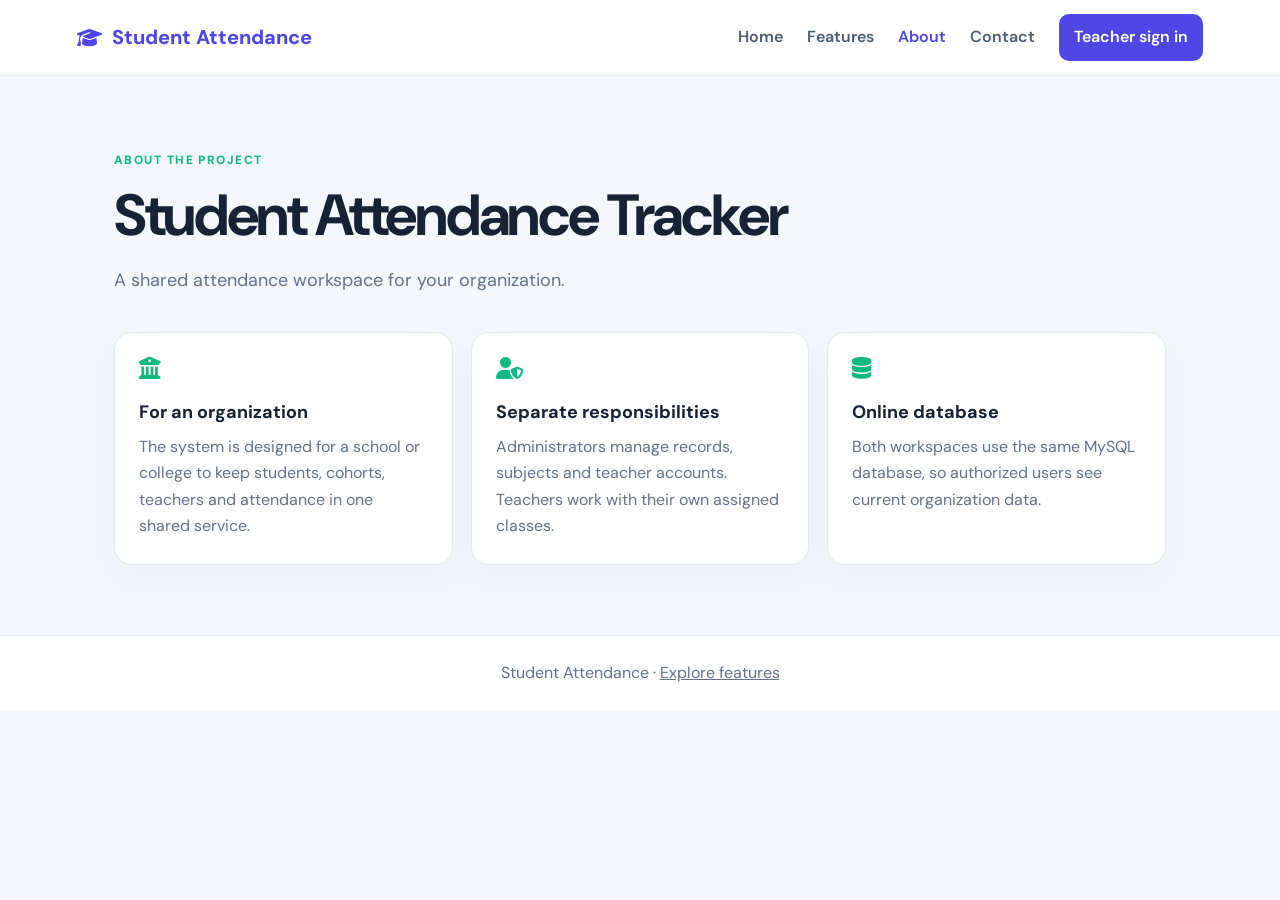
==== frontend/about.html @ 2115b0d3 "first commit" ====
<!doctype html><html lang="en"><head><meta charset="utf-8"><meta name="viewport" content="width=device-width,initial-scale=1"><title>About | Student Attendance</title><link rel="stylesheet" href="site-pages.css"><link rel="stylesheet" href="https://cdnjs.cloudflare.com/ajax/libs/font-awesome/6.5.2/css/all.min.css"><link href="https://fonts.googleapis.com/css2?family=DM+Sans:wght@400;600;700;800&display=swap" rel="stylesheet"></head><body><header class="site-nav"><a class="site-brand" href="index.html"><i class="fa-solid fa-graduation-cap"></i><span data-site-name>Student Attendance</span></a><nav class="site-links"><a href="index.html">Home</a><a href="features.html">Features</a><a href="about.html" aria-current="page">About</a><a href="contact.html">Contact</a><a class="site-login" href="teacher-login.html">Teacher sign in</a></nav></header><main class="site-wrap"><span class="eyebrow">About the project</span><h1 data-home-title>Student Attendance Tracker</h1><p class="lead" data-home-tagline>A shared attendance workspace for your organization.</p><div class="site-grid"><article class="site-card"><i class="fa-solid fa-building-columns"></i><h2>For an organization</h2><p>The system is designed for a school or college to keep students, cohorts, teachers and attendance in one shared service.</p></article><article class="site-card"><i class="fa-solid fa-user-shield"></i><h2>Separate responsibilities</h2><p>Administrators manage records, subjects and teacher accounts. Teachers work with their own assigned classes.</p></article><article class="site-card"><i class="fa-solid fa-database"></i><h2>Online database</h2><p>Both workspaces use the same MySQL database, so authorized users see current organization data.</p></article></div></main><footer class="site-footer">Student Attendance · <a href="features.html">Explore features</a></footer><script src="api.js"></script><script src="site-theme.js"></script></body></html>
---- frontend/site-pages.css ----
:root{--primary:#4f46e5;--accent:#10b981;--ink:#172335;--muted:#63738a;--paper:#fff;--wash:#f4f7fb;--line:#e1e8f0}*{box-sizing:border-box}body{margin:0;background:var(--wash);color:var(--ink);font:16px 'DM Sans',Arial,sans-serif;line-height:1.65}a{color:inherit}.site-nav{height:76px;background:var(--paper);border-bottom:1px solid var(--line);display:flex;align-items:center;justify-content:space-between;padding:0 clamp(18px,6vw,90px);position:sticky;top:0;z-index:3}.site-brand{font-weight:800;font-size:20px;color:var(--primary);text-decoration:none;display:flex;align-items:center;gap:10px}.site-links{display:flex;align-items:center;gap:24px}.site-links a{text-decoration:none;color:#4d5d72;font-weight:600}.site-links a:hover,.site-links a[aria-current=page]{color:var(--primary)}.site-links .site-login{background:var(--primary);color:white;padding:10px 15px;border-radius:10px}.site-wrap{max-width:1100px;margin:0 auto;padding:70px 24px}.eyebrow{color:var(--accent);font-size:12px;font-weight:800;letter-spacing:.12em;text-transform:uppercase}.site-wrap h1{font-size:clamp(36px,6vw,58px);line-height:1.1;letter-spacing:-.04em;margin:12px 0 16px}.lead{color:var(--muted);font-size:18px;max-width:720px}.site-grid{display:grid;grid-template-columns:repeat(3,minmax(0,1fr));gap:18px;margin-top:36px}.site-card{background:white;border:1px solid var(--line);border-radius:18px;padding:24px;box-shadow:0 12px 35px #223b5c0a}.site-card i{font-size:22px;color:var(--accent)}.site-card h2{font-size:18px;margin:14px 0 6px}.site-card p{color:var(--muted);margin:0}.site-footer{padding:24px;text-align:center;color:var(--muted);border-top:1px solid var(--line);background:#fff}.contact-layout{display:grid;grid-template-columns:.8fr 1.2fr;gap:28px;margin-top:34px}.contact-card{background:white;border:1px solid var(--line);border-radius:18px;padding:26px}.contact-form{display:grid;gap:14px}.contact-form label{display:grid;gap:6px;font-size:14px;font-weight:700}.contact-form input,.contact-form textarea{border:1px solid var(--line);border-radius:9px;padding:12px;font:inherit}.contact-form button{border:0;border-radius:9px;background:var(--primary);color:white;font:inherit;font-weight:700;padding:13px;cursor:pointer}.status{min-height:24px;color:var(--accent)}@media(max-width:720px){.site-nav{height:auto;min-height:70px;align-items:flex-start;padding:16px;gap:16px;flex-direction:column}.site-links{gap:14px;flex-wrap:wrap}.site-wrap{padding:48px 18px}.site-grid,.contact-layout{grid-template-columns:1fr}}
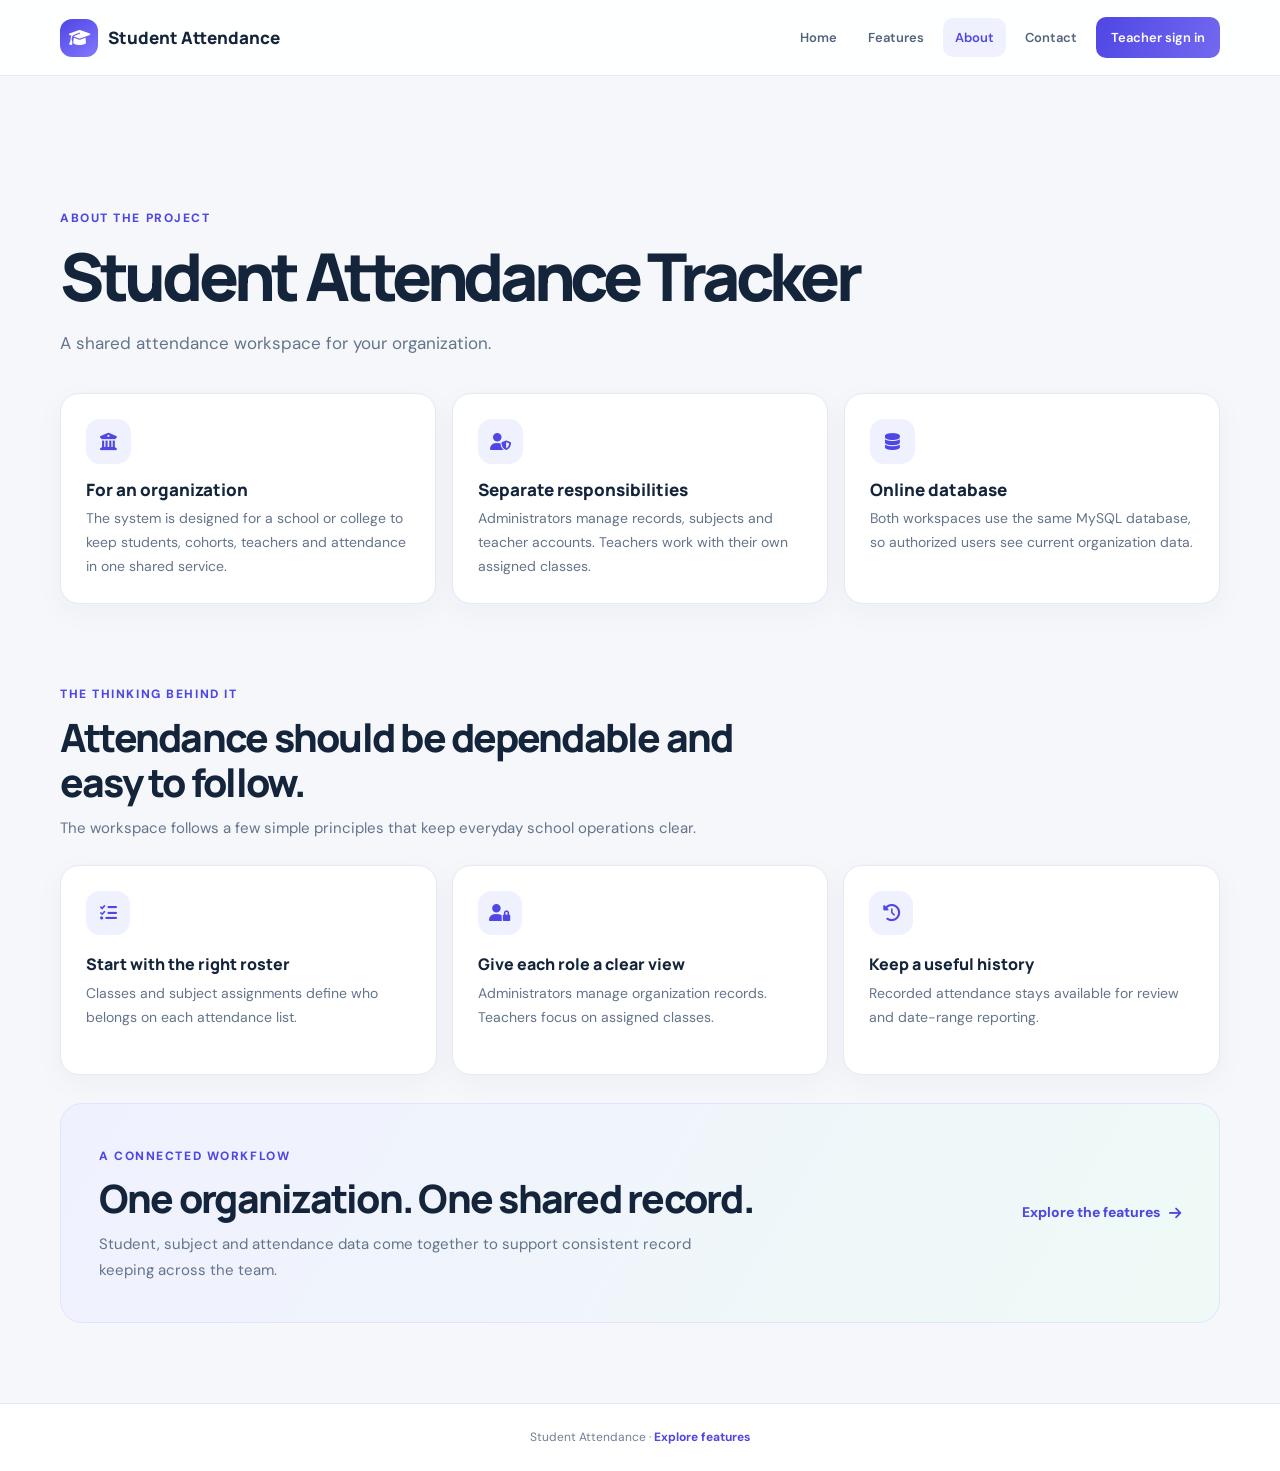
==== commit dd648aab: "Update attendance management system" ====
--- a/frontend/about.html
+++ b/frontend/about.html
@@ -1 +1 @@
-<!doctype html><html lang="en"><head><meta charset="utf-8"><meta name="viewport" content="width=device-width,initial-scale=1"><title>About | Student Attendance</title><link rel="stylesheet" href="site-pages.css"><link rel="stylesheet" href="https://cdnjs.cloudflare.com/ajax/libs/font-awesome/6.5.2/css/all.min.css"><link href="https://fonts.googleapis.com/css2?family=DM+Sans:wght@400;600;700;800&display=swap" rel="stylesheet"></head><body><header class="site-nav"><a class="site-brand" href="index.html"><i class="fa-solid fa-graduation-cap"></i><span data-site-name>Student Attendance</span></a><nav class="site-links"><a href="index.html">Home</a><a href="features.html">Features</a><a href="about.html" aria-current="page">About</a><a href="contact.html">Contact</a><a class="site-login" href="teacher-login.html">Teacher sign in</a></nav></header><main class="site-wrap"><span class="eyebrow">About the project</span><h1 data-home-title>Student Attendance Tracker</h1><p class="lead" data-home-tagline>A shared attendance workspace for your organization.</p><div class="site-grid"><article class="site-card"><i class="fa-solid fa-building-columns"></i><h2>For an organization</h2><p>The system is designed for a school or college to keep students, cohorts, teachers and attendance in one shared service.</p></article><article class="site-card"><i class="fa-solid fa-user-shield"></i><h2>Separate responsibilities</h2><p>Administrators manage records, subjects and teacher accounts. Teachers work with their own assigned classes.</p></article><article class="site-card"><i class="fa-solid fa-database"></i><h2>Online database</h2><p>Both workspaces use the same MySQL database, so authorized users see current organization data.</p></article></div></main><footer class="site-footer">Student Attendance · <a href="features.html">Explore features</a></footer><script src="api.js"></script><script src="site-theme.js"></script></body></html>
+<!doctype html><html lang="en"><head><meta charset="utf-8"><meta name="viewport" content="width=device-width,initial-scale=1"><title>About | Student Attendance</title><link rel="stylesheet" href="site-pages.css"><link rel="stylesheet" href="site-refresh.css"><link rel="stylesheet" href="https://cdnjs.cloudflare.com/ajax/libs/font-awesome/6.5.2/css/all.min.css"><link href="https://fonts.googleapis.com/css2?family=DM+Sans:wght@400;600;700;800&display=swap" rel="stylesheet"></head><body><header class="site-nav"><a class="site-brand" href="index.html"><i class="fa-solid fa-graduation-cap"></i><span data-site-name>Student Attendance</span></a><nav class="site-links"><a href="index.html">Home</a><a href="features.html">Features</a><a href="about.html" aria-current="page">About</a><a href="contact.html">Contact</a><a class="site-login" href="teacher-login.html">Teacher sign in</a></nav></header><main class="site-wrap"><span class="eyebrow">About the project</span><h1 data-home-title>Student Attendance Tracker</h1><p class="lead" data-home-tagline>A shared attendance workspace for your organization.</p><div class="site-grid"><article class="site-card"><i class="fa-solid fa-building-columns"></i><h2>For an organization</h2><p>The system is designed for a school or college to keep students, cohorts, teachers and attendance in one shared service.</p></article><article class="site-card"><i class="fa-solid fa-user-shield"></i><h2>Separate responsibilities</h2><p>Administrators manage records, subjects and teacher accounts. Teachers work with their own assigned classes.</p></article><article class="site-card"><i class="fa-solid fa-database"></i><h2>Online database</h2><p>Both workspaces use the same MySQL database, so authorized users see current organization data.</p></article></div><section class="detail-section"><div class="detail-heading"><span class="eyebrow">The thinking behind it</span><h2>Attendance should be dependable and easy to follow.</h2><p>The workspace follows a few simple principles that keep everyday school operations clear.</p></div><div class="principle-grid"><article class="principle-card"><i class="fa-solid fa-list-check"></i><h3>Start with the right roster</h3><p>Classes and subject assignments define who belongs on each attendance list.</p></article><article class="principle-card"><i class="fa-solid fa-user-lock"></i><h3>Give each role a clear view</h3><p>Administrators manage organization records. Teachers focus on assigned classes.</p></article><article class="principle-card"><i class="fa-solid fa-clock-rotate-left"></i><h3>Keep a useful history</h3><p>Recorded attendance stays available for review and date-range reporting.</p></article></div></section><section class="detail-callout"><div><span class="eyebrow">A connected workflow</span><h2>One organization. One shared record.</h2><p>Student, subject and attendance data come together to support consistent record keeping across the team.</p></div><a class="text-link" href="features.html">Explore the features <i class="fa-solid fa-arrow-right"></i></a></section></main><footer class="site-footer">Student Attendance · <a href="features.html">Explore features</a></footer><script src="api.js"></script><script src="site-theme.js"></script></body></html>
--- a/frontend/site-pages.css
+++ b/frontend/site-pages.css
@@ -1 +1,3 @@
 :root{--primary:#4f46e5;--accent:#10b981;--ink:#172335;--muted:#63738a;--paper:#fff;--wash:#f4f7fb;--line:#e1e8f0}*{box-sizing:border-box}body{margin:0;background:var(--wash);color:var(--ink);font:16px 'DM Sans',Arial,sans-serif;line-height:1.65}a{color:inherit}.site-nav{height:76px;background:var(--paper);border-bottom:1px solid var(--line);display:flex;align-items:center;justify-content:space-between;padding:0 clamp(18px,6vw,90px);position:sticky;top:0;z-index:3}.site-brand{font-weight:800;font-size:20px;color:var(--primary);text-decoration:none;display:flex;align-items:center;gap:10px}.site-links{display:flex;align-items:center;gap:24px}.site-links a{text-decoration:none;color:#4d5d72;font-weight:600}.site-links a:hover,.site-links a[aria-current=page]{color:var(--primary)}.site-links .site-login{background:var(--primary);color:white;padding:10px 15px;border-radius:10px}.site-wrap{max-width:1100px;margin:0 auto;padding:70px 24px}.eyebrow{color:var(--accent);font-size:12px;font-weight:800;letter-spacing:.12em;text-transform:uppercase}.site-wrap h1{font-size:clamp(36px,6vw,58px);line-height:1.1;letter-spacing:-.04em;margin:12px 0 16px}.lead{color:var(--muted);font-size:18px;max-width:720px}.site-grid{display:grid;grid-template-columns:repeat(3,minmax(0,1fr));gap:18px;margin-top:36px}.site-card{background:white;border:1px solid var(--line);border-radius:18px;padding:24px;box-shadow:0 12px 35px #223b5c0a}.site-card i{font-size:22px;color:var(--accent)}.site-card h2{font-size:18px;margin:14px 0 6px}.site-card p{color:var(--muted);margin:0}.site-footer{padding:24px;text-align:center;color:var(--muted);border-top:1px solid var(--line);background:#fff}.contact-layout{display:grid;grid-template-columns:.8fr 1.2fr;gap:28px;margin-top:34px}.contact-card{background:white;border:1px solid var(--line);border-radius:18px;padding:26px}.contact-form{display:grid;gap:14px}.contact-form label{display:grid;gap:6px;font-size:14px;font-weight:700}.contact-form input,.contact-form textarea{border:1px solid var(--line);border-radius:9px;padding:12px;font:inherit}.contact-form button{border:0;border-radius:9px;background:var(--primary);color:white;font:inherit;font-weight:700;padding:13px;cursor:pointer}.status{min-height:24px;color:var(--accent)}@media(max-width:720px){.site-nav{height:auto;min-height:70px;align-items:flex-start;padding:16px;gap:16px;flex-direction:column}.site-links{gap:14px;flex-wrap:wrap}.site-wrap{padding:48px 18px}.site-grid,.contact-layout{grid-template-columns:1fr}}
+
+.contact-guidance{display:flex;flex-direction:column;justify-content:space-between;gap:28px;background:linear-gradient(155deg,#fff 0%,#f8faff 100%)}.contact-guidance h2{margin:8px 0}.contact-guidance>div:first-child>p{color:var(--muted);margin:0}.guidance-list{display:grid;gap:18px}.guidance-list>div{display:flex;align-items:flex-start;gap:13px}.guidance-list i{width:40px;height:40px;flex:0 0 40px;display:grid;place-items:center;border-radius:12px;color:var(--primary);background:#f0f1ff}.guidance-list span{display:grid;gap:3px}.guidance-list strong{font-size:14px}.guidance-list small{color:var(--muted);font-size:13px;line-height:1.5}.guidance-note{margin:0;padding-top:18px;border-top:1px solid var(--line);color:var(--muted);font-size:13px}.guidance-note i{margin-right:7px;color:var(--primary)}
--- a/frontend/site-refresh.css
+++ b/frontend/site-refresh.css
@@ -0,0 +1,469 @@
+@import url('https://fonts.googleapis.com/css2?family=DM+Sans:wght@400;500;600;700&family=Manrope:wght@400;500;600;700;800&display=swap');
+
+:root {
+    --ink: #14243a;
+    --muted: #64748b;
+    --paper: #ffffff;
+    --wash: #f5f7fb;
+    --line: #e4eaf2;
+    --primary: #4f46e5;
+    --secondary: #10b981;
+    --shadow-soft: 0 18px 55px rgba(20, 36, 58, .08);
+    --shadow-lift: 0 24px 60px rgba(20, 36, 58, .14);
+}
+
+html { scroll-behavior: smooth; scroll-padding-top: 105px; }
+body {
+    background: var(--wash);
+    color: var(--ink);
+    font-family: 'DM Sans', 'Poppins', sans-serif;
+    line-height: 1.65;
+}
+body:has(.hero) { background: #f7f8fc; }
+body:has(.hero) .background { display: none; }
+body:has(.hero) section { padding-left: 0; padding-right: 0; }
+a { transition: color .2s ease, background-color .2s ease, transform .2s ease, box-shadow .2s ease; }
+button { font: inherit; }
+
+/* Public landing page */
+header { position: fixed; inset: 0 0 auto; z-index: 999; pointer-events: none; }
+.navbar {
+    pointer-events: auto;
+    width: min(1216px, calc(100% - 48px));
+    min-height: 72px;
+    margin: 16px auto 0;
+    padding: 10px 14px 10px 20px;
+    border: 1px solid rgba(222, 229, 240, .9);
+    border-radius: 19px;
+    background: rgba(255, 255, 255, .88);
+    box-shadow: 0 10px 36px rgba(24, 39, 62, .08);
+    backdrop-filter: blur(18px);
+    display: flex;
+    align-items: center;
+    justify-content: space-between;
+    gap: 20px;
+    color: var(--ink);
+}
+.logo { display: flex; align-items: center; gap: 10px; flex: 0 0 auto; }
+.logo i {
+    width: 40px; height: 40px; display: grid; place-items: center;
+    border-radius: 13px; color: #fff; font-size: 18px;
+    background: linear-gradient(145deg, var(--primary), #8278ff);
+    box-shadow: 0 7px 16px color-mix(in srgb, var(--primary) 28%, transparent);
+}
+.logo h2 { color: var(--ink); font: 800 19px/1 'Manrope', sans-serif; letter-spacing: -.04em; }
+.nav-links { display: flex; align-items: center; gap: 8px; list-style: none; }
+.nav-links a {
+    display: inline-flex; align-items: center; min-height: 42px;
+    padding: 0 13px; border-radius: 11px; color: #53647c;
+    text-decoration: none; font-size: 14px; font-weight: 700;
+}
+.nav-links a:hover, .nav-links a[aria-current=page] { color: var(--primary); background: #f0f1ff; }
+.nav-buttons { display: flex; align-items: center; gap: 9px; }
+#themeBtn {
+    width: 42px; height: 42px; border: 1px solid var(--line); border-radius: 12px;
+    display: grid; place-items: center; background: #fff; color: #52627a; cursor: pointer;
+}
+#themeBtn:hover { border-color: var(--primary); color: var(--primary); transform: translateY(-1px); }
+.login-btn, .btn-primary, .btn-secondary {
+    min-height: 46px; display: inline-flex; align-items: center; justify-content: center; gap: 10px;
+    padding: 0 19px; border-radius: 13px; text-decoration: none; font-size: 14px; font-weight: 800;
+}
+.login-btn, .btn-primary {
+    color: #fff; background: linear-gradient(115deg, var(--primary), color-mix(in srgb, var(--primary) 70%, var(--secondary)));
+    box-shadow: 0 10px 22px color-mix(in srgb, var(--primary) 20%, transparent);
+}
+.login-btn:hover, .btn-primary:hover { color: #fff; transform: translateY(-2px); box-shadow: 0 14px 26px color-mix(in srgb, var(--primary) 28%, transparent); }
+.btn-secondary { border: 1px solid #dce3ed; color: var(--ink); background: rgba(255,255,255,.68); }
+.btn-secondary:hover { color: var(--primary); border-color: color-mix(in srgb, var(--primary) 32%, white); background: #fff; }
+
+.hero {
+    width: min(1160px, calc(100% - 48px)); min-height: 720px; margin: 0 auto;
+    padding: 158px 0 85px; display: grid; grid-template-columns: 1fr .93fr;
+    align-items: center; gap: clamp(42px, 7vw, 92px);
+}
+.hero-left { max-width: 600px; }
+.hero-kicker, .section-kicker, .eyebrow {
+    color: var(--primary); font-size: 12px; font-weight: 800; letter-spacing: .13em; text-transform: uppercase;
+}
+.hero-kicker {
+    display: inline-flex; align-items: center; gap: 9px; padding: 8px 12px;
+    border: 1px solid #e2e4fa; border-radius: 999px; background: #fff; letter-spacing: .08em;
+    box-shadow: 0 5px 16px rgba(20,36,58,.04);
+}
+.kicker-dot, .preview-tag i { width: 7px; height: 7px; border-radius: 50%; background: var(--secondary); box-shadow: 0 0 0 4px color-mix(in srgb, var(--secondary) 14%, transparent); }
+.hero-left h1 {
+    margin: 23px 0 19px; max-width: 660px; color: var(--ink);
+    font: 800 clamp(48px, 5.3vw, 66px)/1.04 'Manrope', sans-serif; letter-spacing: -.075em;
+}
+.hero-left h1 span {
+    color: var(--primary); background: linear-gradient(100deg, var(--primary), #8b67e9 63%, #ed8f76);
+    -webkit-background-clip: text; background-clip: text; -webkit-text-fill-color: transparent;
+}
+.hero-left p { max-width: 540px; color: var(--muted); font-size: 18px; line-height: 1.75; }
+.hero-buttons { display: flex; flex-wrap: wrap; gap: 12px; margin-top: 29px; }
+.hero-right { min-width: 0; position: relative; }
+.hero-right::before, .hero-right::after {
+    position: absolute; content: ''; z-index: -1; border-radius: 50%; filter: blur(1px);
+}
+.hero-right::before { width: 170px; height: 170px; right: -28px; top: -38px; background: #dce9ff; }
+.hero-right::after { width: 120px; height: 120px; left: -32px; bottom: 2px; background: #d9f4ed; }
+.glass-card {
+    position: relative; overflow: hidden; padding: 25px; border: 1px solid rgba(255,255,255,.14);
+    border-radius: 26px; color: #fff; background: linear-gradient(145deg, #172a40 0%, #203c53 64%, #1d4850 130%);
+    box-shadow: 0 28px 68px rgba(17, 36, 57, .23);
+}
+.glass-card::before {
+    content: ''; position: absolute; width: 320px; height: 320px; right: -145px; top: -185px;
+    border-radius: 50%; background: radial-gradient(circle, rgba(16,185,129,.27), transparent 70%); pointer-events: none;
+}
+.card-header { position: relative; display: flex; align-items: center; gap: 10px; margin-bottom: 28px; color: #edf5ff; font: 700 15px 'Manrope', sans-serif; }
+.card-header > i:first-child { color: #7ce0bd; font-size: 16px; }
+.preview-tag { margin-left: auto; display: inline-flex; align-items: center; gap: 8px; color: #b6c9d7; font: 700 9px 'DM Sans', sans-serif; letter-spacing: .1em; }
+.preview-tag i { width: 6px; height: 6px; box-shadow: none; }
+.progress-box { position: relative; text-align: center; padding: 20px 0 2px; border: 1px solid rgba(255,255,255,.08); border-radius: 20px; background: rgba(255,255,255,.035); }
+.progress-box h3 { margin: 0; color: #bac8d7; font: 600 13px 'DM Sans', sans-serif; }
+.circle {
+    position: relative; width: 166px; height: 166px; margin: 19px auto 24px; border-radius: 50%;
+    display: grid; place-items: center; color: #fff; font: 800 33px 'Manrope', sans-serif;
+    background: conic-gradient(#49d4a0 0 72%, #6678f2 72% 95%, rgba(255,255,255,.12) 95% 100%);
+}
+.circle::before { content: ''; position: absolute; inset: 10px; border-radius: inherit; background: #1c3548; box-shadow: inset 0 0 0 1px rgba(255,255,255,.08); }
+.circle span { position: relative; z-index: 1; }
+.mini-cards { position: relative; display: grid; grid-template-columns: repeat(3, 1fr); gap: 10px; margin-top: 13px; }
+.mini { padding: 14px 9px; text-align: left; border: 1px solid rgba(255,255,255,.08); border-radius: 15px; background: rgba(255,255,255,.055); }
+.mini h2 { margin: 0 0 3px; color: #fff; font: 800 21px 'Manrope', sans-serif; }
+.mini p { margin: 0; color: #aebdca; font-size: 11px; }
+
+.features, .statistics, .about, .why-us, .testimonials, .contact {
+    width: min(1160px, calc(100% - 48px)); margin: 0 auto; padding: 78px 0;
+}
+.section-title { max-width: 680px; margin: 0 auto 36px; text-align: center; }
+.section-title h2, .about-right h2, .contact > .section-title h2 {
+    margin: 10px 0 13px; color: var(--ink); font: 800 clamp(31px, 4vw, 45px)/1.12 'Manrope', sans-serif; letter-spacing: -.055em;
+}
+.section-title h2 span { color: var(--primary); }
+.section-title p { max-width: 600px; margin: 0 auto; color: var(--muted); font-size: 16px; line-height: 1.7; }
+.feature-grid { display: grid; grid-template-columns: repeat(3, minmax(0,1fr)); gap: 16px; }
+.feature-card, .why-card, .testimonial-card {
+    text-align: left; padding: 25px; border: 1px solid var(--line); border-radius: 19px;
+    background: rgba(255,255,255,.88); box-shadow: 0 8px 30px rgba(26,43,69,.035);
+    transition: transform .22s ease, box-shadow .22s ease, border-color .22s ease;
+}
+.feature-card:hover, .why-card:hover, .testimonial-card:hover { transform: translateY(-5px); border-color: #d6d8f7; box-shadow: var(--shadow-soft); }
+.feature-card i, .why-card i {
+    width: 48px; height: 48px; margin: 0 0 19px; border-radius: 15px; display: grid; place-items: center;
+    color: var(--primary); background: #f0f1ff; font-size: 18px;
+}
+.feature-card:nth-child(3n+2) i, .why-card:nth-child(2n) i { color: #078965; background: #e7f8f2; }
+.feature-card h3, .why-card h3 { margin: 0 0 8px; color: var(--ink); font: 800 17px 'Manrope', sans-serif; }
+.feature-card p, .why-card p { margin: 0; color: var(--muted); font-size: 14px; line-height: 1.7; }
+
+.statistics {
+    position: relative; overflow: hidden; padding: 54px; border-radius: 28px;
+    color: #fff; background: linear-gradient(120deg, #172a40, #1a3d4a);
+    box-shadow: 0 22px 58px rgba(20,36,58,.16);
+}
+/* The landing page's section reset removes horizontal padding globally; restore
+   an inset for the workflow panel and its tiles. */
+body:has(.hero) section.statistics { padding-inline: clamp(28px, 4vw, 54px); }
+.statistics::after { content: ''; position: absolute; width: 380px; height: 380px; right: -140px; top: -230px; border-radius: 50%; background: radial-gradient(circle, rgba(85,203,165,.25), transparent 70%); }
+.statistics .section-title { position: relative; z-index: 1; margin-bottom: 30px; }
+.statistics .section-kicker { color: #80dfbd; }
+.statistics .section-title h2 { color: #fff; }
+.statistics .section-title p { color: #b5c4d2; }
+.stats-container { position: relative; z-index: 1; display: grid; grid-template-columns: repeat(4,minmax(0,1fr)); gap: 12px; margin-inline: 32px; }
+.stat-card { padding: 20px; border: 1px solid rgba(255,255,255,.11); border-radius: 17px; background: rgba(255,255,255,.055); text-align: left; }
+.stat-card i { margin: 0 0 17px; color: #79daba; font-size: 17px; }
+.stat-card h2 { margin: 0 0 4px; color: #fff; font: 800 25px 'Manrope', sans-serif; letter-spacing: -.04em; }
+.stat-card p { margin: 0; color: #b7c6d4; font-size: 12px; }
+
+.about { display: grid; grid-template-columns: .9fr 1.1fr; gap: clamp(40px, 8vw, 100px); align-items: center; }
+.about-left { position: relative; display: grid; place-items: center; min-height: 390px; border: 1px solid #e3e9f3; border-radius: 26px; background: linear-gradient(145deg, #e9efff, #f4f8ff 55%, #e6f8f1); overflow: hidden; }
+.about-left::before, .about-left::after { content: ''; position: absolute; border-radius: 50%; border: 1px solid rgba(79,70,229,.12); }
+.about-left::before { width: 310px; height: 310px; }
+.about-left::after { width: 230px; height: 230px; }
+.hero-illustration { width: 150px; height: 150px; display: grid; place-items: center; border-radius: 42px; transform: rotate(-7deg); color: #fff; background: linear-gradient(145deg, var(--primary), #776cf1); box-shadow: 0 22px 42px color-mix(in srgb, var(--primary) 28%, transparent); }
+.hero-illustration i { font-size: 62px; transform: rotate(7deg); }
+.about-right h2 { margin: 11px 0 18px; }
+.about-right p { margin: 0 0 14px; color: var(--muted); line-height: 1.8; }
+.about-right ul { display: grid; grid-template-columns: 1fr 1fr; gap: 12px; margin-top: 24px; padding: 0; list-style: none; }
+.about-right li { display: flex; align-items: center; gap: 9px; margin: 0; color: #34455c; font-size: 13px; font-weight: 700; }
+.about-right li i { color: #0b9b70; font-size: 15px; }
+.why-grid { display: grid; grid-template-columns: repeat(4,minmax(0,1fr)); gap: 15px; }
+.why-card { padding: 22px; }
+.why-card i { width: 43px; height: 43px; font-size: 16px; }
+.testimonials { padding-top: 72px; }
+.testimonial-container { display: grid; grid-template-columns: repeat(3,minmax(0,1fr)); gap: 16px; }
+.testimonial-card { padding: 23px; }
+.testimonial-card .quote { width: 44px; height: 44px; margin-bottom: 15px; display: grid; place-items: center; border-radius: 14px; background: #f0f1ff; color: var(--primary); font-size: 18px; }
+.testimonial-card p { min-height: 72px; margin: 0 0 18px; color: #53647a; font-size: 14px; line-height: 1.7; }
+.user-info { padding-top: 15px; border-top: 1px solid var(--line); gap: 11px; }
+.user-icon { width: 38px; height: 38px; display: grid; place-items: center; border-radius: 12px; color: #078965; background: #e7f8f2; font-size: 15px; }
+.user-info h4 { margin: 0; color: var(--ink); font: 800 13px 'Manrope',sans-serif; }
+.user-info span { color: var(--muted); font-size: 11px; }
+
+.contact { padding-top: 62px; padding-bottom: 88px; }
+.contact > .section-title { margin-bottom: 30px; }
+.contact-container { display: grid; grid-template-columns: .83fr 1.17fr; gap: 17px; }
+.contact-info, .contact-form { border: 1px solid var(--line); border-radius: 21px; box-shadow: var(--shadow-soft); }
+.contact-info { display: flex; flex-direction: column; justify-content: center; padding: 29px; color: #fff; background: linear-gradient(150deg, #172a40, #214a52); }
+.contact-info h3 { margin: 0 0 8px; color: #fff; font: 800 22px 'Manrope',sans-serif; }
+.contact-info > p { color: #c0ced9; font-size: 14px; }
+.info-box { gap: 14px; margin: 21px 0 0; align-items: flex-start; }
+.info-box i { width: 39px; height: 39px; flex: 0 0 39px; display: grid; place-items: center; border-radius: 12px; color: #8ce2c2; background: rgba(255,255,255,.09); font-size: 14px; }
+.info-box h4 { margin: 0 0 2px; color: #fff; font: 700 13px 'Manrope',sans-serif; }
+.info-box p { margin: 0; color: #bac9d5; font-size: 12px; }
+.contact-form { padding: 27px; background: #fff; }
+.contact-form form { display: grid; gap: 12px; }
+.contact-form .input-box input, .contact-form .input-box textarea {
+    width: 100%; min-height: 48px; padding: 12px 14px; border: 1px solid #e1e7ef; border-radius: 12px;
+    outline: none; color: var(--ink); background: #fafbfd; font: 14px 'DM Sans',sans-serif; transition: .18s;
+}
+.contact-form .input-box textarea { min-height: 130px; resize: vertical; }
+.contact-form .input-box input:focus, .contact-form .input-box textarea:focus { border-color: var(--primary); background: #fff; box-shadow: 0 0 0 4px color-mix(in srgb, var(--primary) 11%, transparent); }
+.contact-form .btn-primary { border: 0; cursor: pointer; justify-self: start; }
+.footer { padding: 55px max(24px, calc((100% - 1160px)/2)) 18px; color: #b9c7d5; background: #14243a; }
+.footer-container { display: grid; grid-template-columns: 1.5fr 1fr 1fr .8fr; gap: 35px; width: min(1160px,100%); margin: auto; }
+.footer-box h2, .footer-box h3 { color: #fff; font-family: 'Manrope',sans-serif; }
+.footer-box h2 { font-size: 19px; }
+.footer-box h2 i { margin-right: 8px; color: #82dfbd; }
+.footer-box h3 { font-size: 13px; }
+.footer-box p, .footer-box a { color: #b9c7d5; font-size: 13px; line-height: 1.8; }
+.footer-box ul { padding: 0; list-style: none; }
+.footer-box a { text-decoration: none; }
+.footer-box a:hover { color: #fff; }
+.social-icons { display: flex; gap: 8px; }
+.social-icons a { width: 36px; height: 36px; display: grid; place-items: center; border-radius: 11px; background: rgba(255,255,255,.08); }
+.copyright { width: min(1160px,100%); margin: 35px auto 0; padding-top: 16px; border-top: 1px solid rgba(255,255,255,.12); color: #91a2b3; font-size: 11px; }
+#scrollTop { border: 0; border-radius: 14px; color: #fff; background: var(--primary); box-shadow: var(--shadow-soft); }
+
+/* Supporting public pages */
+.site-nav { position: sticky; z-index: 1001; pointer-events: auto; height: 76px; padding: 0 max(24px, calc((100% - 1160px)/2)); border-color: var(--line); background: rgba(255,255,255,.9); backdrop-filter: blur(16px); }
+.site-nav * { pointer-events: auto; }
+.site-brand { color: var(--ink); font: 800 17px 'Manrope',sans-serif; }
+.site-brand i { width: 38px; height: 38px; display: grid; place-items: center; border-radius: 12px; color: #fff; background: linear-gradient(145deg,var(--primary),#8278ff); }
+.site-links { gap: 7px; }
+.site-links a { padding: 9px 12px; border-radius: 10px; color: #53647c; font-size: 13px; }
+.site-links a:hover, .site-links a[aria-current=page] { color: var(--primary); background: #f0f1ff; }
+.site-links .site-login { color: #fff; background: linear-gradient(115deg,var(--primary),#7369ef); }
+.site-links .site-login:hover { color: #fff; transform: translateY(-1px); }
+.site-wrap { width: min(1160px, calc(100% - 48px)); max-width: none; min-height: calc(100vh - 160px); margin: 0 auto; padding: 128px 0 80px; }
+.site-wrap h1 { max-width: 820px; margin: 12px 0 16px; color: var(--ink); font: 800 clamp(42px,6vw,66px)/1.06 'Manrope',sans-serif; letter-spacing: -.065em; }
+.site-wrap .lead { color: var(--muted); font-size: 17px; line-height: 1.75; }
+.site-grid { grid-template-columns: repeat(3,minmax(0,1fr)); gap: 16px; margin-top: 34px; }
+.site-card { padding: 25px; border-color: var(--line); border-radius: 19px; box-shadow: 0 8px 30px rgba(26,43,69,.04); transition: transform .2s, box-shadow .2s; }
+.site-card:hover { transform: translateY(-4px); box-shadow: var(--shadow-soft); }
+.site-card i { width: 45px; height: 45px; display: grid; place-items: center; border-radius: 14px; color: var(--primary); background: #f0f1ff; font-size: 17px; }
+.site-card h2 { color: var(--ink); font: 800 17px 'Manrope',sans-serif; }
+.site-card p { color: var(--muted); font-size: 14px; line-height: 1.7; }
+.detail-section, .help-section { margin-top: 76px; }
+.detail-heading { max-width: 690px; margin-bottom: 24px; }
+.detail-heading h2, .detail-callout h2 { margin: 8px 0 10px; color: var(--ink); font: 800 clamp(27px,4vw,39px)/1.15 'Manrope',sans-serif; letter-spacing: -.045em; }
+.detail-heading p, .detail-callout p { max-width: 650px; margin: 0; color: var(--muted); font-size: 15px; line-height: 1.75; }
+.step-grid, .principle-grid, .help-grid { display: grid; grid-template-columns: repeat(3,minmax(0,1fr)); gap: 15px; }
+.step-card, .principle-card, .help-card { position: relative; min-height: 210px; padding: 25px; border: 1px solid var(--line); border-radius: 19px; background: #fff; box-shadow: 0 8px 30px rgba(26,43,69,.04); }
+.step-card > span, .help-card > span { position: absolute; right: 20px; top: 17px; color: #aab5c4; font: 800 13px 'Manrope',sans-serif; }
+.step-card > i, .principle-card > i { width: 44px; height: 44px; display: grid; place-items: center; border-radius: 14px; color: var(--primary); background: #f0f1ff; font-size: 17px; }
+.step-card h3, .principle-card h3, .help-card h3 { margin: 18px 0 7px; color: var(--ink); font: 800 16px 'Manrope',sans-serif; }
+.step-card p, .principle-card p, .help-card p { margin: 0; color: var(--muted); font-size: 14px; line-height: 1.7; }
+.detail-callout { display: flex; align-items: center; justify-content: space-between; gap: 28px; margin-top: 28px; padding: clamp(24px,4vw,38px); border: 1px solid #e0e5ff; border-radius: 22px; background: linear-gradient(120deg,#f0f1ff,#effaf6); }
+.detail-callout .eyebrow { color: var(--primary); }
+.callout-links { display: grid; gap: 10px; flex: 0 0 auto; }
+.callout-links a, .text-link { display: inline-flex; align-items: center; gap: 9px; color: var(--primary); font-size: 14px; font-weight: 800; text-decoration: none; }
+.callout-links a { padding: 12px 15px; border: 1px solid #dce2f4; border-radius: 12px; background: rgba(255,255,255,.78); }
+.callout-links a:hover, .text-link:hover { transform: translateY(-2px); }
+.contact-layout { grid-template-columns: .83fr 1.17fr; gap: 17px; }
+.contact-card { padding: 28px; border-color: var(--line); border-radius: 20px; box-shadow: var(--shadow-soft); }
+.contact-card h2 { color: var(--ink); font: 800 22px 'Manrope',sans-serif; }
+.contact-card p { color: var(--muted); font-size: 14px; }
+.contact-form input, .contact-form textarea { min-height: 47px; border-color: var(--line); border-radius: 11px; background: #fafbfd; }
+.contact-form input:focus, .contact-form textarea:focus { border-color: var(--primary); outline: 0; box-shadow: 0 0 0 4px color-mix(in srgb, var(--primary) 11%, transparent); }
+.contact-form button { border-radius: 12px; background: var(--primary); }
+.site-footer { border-color: var(--line); color: #718096; background: #fff; font-size: 12px; }
+.site-footer a { color: var(--primary); text-decoration: none; font-weight: 700; }
+
+/* Sign-in pages */
+.login-page { min-height: 100vh; grid-template-columns: 1.05fr .95fr; background: #f7f8fc; }
+.login-visual { min-height: 100vh; padding: clamp(42px,8vw,112px); background: linear-gradient(145deg,#162a40,#1e4952); }
+.login-visual::before, .login-visual::after { width: 620px; height: 620px; border-color: rgba(255,255,255,.12); }
+.login-visual::before { right: -270px; bottom: -250px; }
+.login-visual::after { right: -190px; bottom: -180px; }
+.login-brand { position: relative; z-index: 1; font: 800 15px 'Manrope',sans-serif; letter-spacing: .04em; }
+.login-brand .brand-mark { width: 42px; height: 42px; border-radius: 14px; color: var(--primary); background: #fff; }
+.login-visual h1 { position: relative; z-index: 1; margin-top: 32px; font-size: clamp(38px,5vw,66px); letter-spacing: -.06em; }
+.login-visual p { position: relative; z-index: 1; font-size: 16px; }
+.login-card-side { padding: 42px; }
+.login-card { border-color: #e6ebf2; border-radius: 23px; box-shadow: 0 25px 65px rgba(20,36,58,.1); }
+.login-card h2 { color: var(--ink); font: 800 27px 'Manrope',sans-serif; letter-spacing: -.04em; }
+.login-card > p { color: var(--muted); font-size: 14px; }
+.login-card .field label { color: #34455b; font-size: 12px; }
+.login-card .field input { min-height: 47px; border-radius: 11px; background: #fafbfd; }
+.login-card .field input:focus { border-color: var(--primary); box-shadow: 0 0 0 4px color-mix(in srgb, var(--primary) 11%, transparent); }
+.login-card .btn { min-height: 48px; border-radius: 12px; background: linear-gradient(115deg,var(--primary),#7369ef); }
+.back-link { color: var(--primary); font-size: 13px; }
+
+body.dark { background: #0e1726; color: #e8eef6; }
+body.dark:has(.hero) { background: #0e1726; }
+body.dark .navbar, body.dark .site-nav { border-color: #26364b; background: rgba(20,34,52,.92); }
+body.dark .logo h2, body.dark .nav-links a, body.dark .site-links a { color: #dce5ef; }
+body.dark #themeBtn, body.dark .hero-kicker, body.dark .btn-secondary { border-color: #34465c; color: #e3ebf4; background: #19283b; }
+body.dark .hero-left h1, body.dark .section-title h2, body.dark .about-right h2, body.dark .site-wrap h1 { color: #f2f6fb; }
+body.dark .hero-left p, body.dark .section-title p, body.dark .about-right p, body.dark .site-wrap .lead { color: #a6b5c6; }
+body.dark .feature-card, body.dark .why-card, body.dark .testimonial-card, body.dark .site-card, body.dark .contact-form, body.dark .contact-card { border-color: #2a3a50; background: #17263a; }
+body.dark .step-card, body.dark .principle-card, body.dark .help-card { border-color: #2a3a50; background: #17263a; }
+body.dark .detail-heading h2, body.dark .detail-callout h2, body.dark .step-card h3, body.dark .principle-card h3, body.dark .help-card h3 { color: #edf3fa; }
+body.dark .detail-heading p, body.dark .detail-callout p, body.dark .step-card p, body.dark .principle-card p, body.dark .help-card p { color: #a6b5c6; }
+body.dark .detail-callout { border-color: #2d3b56; background: linear-gradient(120deg,#1a2942,#18343a); }
+body.dark .callout-links a { border-color: #35465b; background: #17263a; }
+body.dark .feature-card h3, body.dark .why-card h3, body.dark .site-card h2, body.dark .contact-card h2, body.dark .user-info h4 { color: #edf3fa; }
+body.dark .feature-card p, body.dark .why-card p, body.dark .site-card p, body.dark .testimonial-card p, body.dark .contact-card p { color: #a6b5c6; }
+body.dark .about-left { border-color: #2a3a50; background: linear-gradient(145deg,#1b2a41,#1b3b43); }
+body.dark .about-right li { color: #cfdae5; }
+body.dark .contact-form .input-box input, body.dark .contact-form .input-box textarea, body.dark .contact-form input, body.dark .contact-form textarea { border-color: #35465b; color: #edf3fa; background: #101d2d; }
+body.dark .site-footer { border-color: #2a3a50; color: #a6b5c6; background: #121e30; }
+body.dark .site-links a:hover, body.dark .site-links a[aria-current=page], body.dark .nav-links a:hover { color: #b2adff; background: #25314a; }
+body.dark .login-page { background: #101b2b; }
+body.dark .login-card { border-color: #2b3a4f; background: #17263a; }
+body.dark .login-card h2, body.dark .login-card .field label { color: #edf3fa; }
+body.dark .login-card > p { color: #a6b5c6; }
+body.dark .login-card .field input { border-color: #35465b; color: #edf3fa; background: #101d2d; }
+
+@media (max-width: 960px) {
+    .hero { min-height: 0; padding-top: 142px; grid-template-columns: 1fr 1fr; gap: 28px; }
+    .hero-left h1 { font-size: clamp(45px,6vw,63px); }
+    .glass-card { padding: 20px; }
+    .circle { width: 145px; height: 145px; }
+    .features, .statistics, .about, .why-us, .testimonials, .contact { padding-top: 62px; padding-bottom: 62px; }
+    .statistics { padding: 42px; }
+    .stats-container { margin-inline: 20px; }
+    .feature-grid { grid-template-columns: repeat(2,minmax(0,1fr)); }
+    .why-grid { grid-template-columns: repeat(2,minmax(0,1fr)); }
+    .footer-container { grid-template-columns: 1.4fr 1fr 1fr; }
+    .footer-box:last-child { display: none; }
+}
+@media (max-width: 720px) {
+    header { position: absolute; }
+    .navbar { width: calc(100% - 24px); margin-top: 10px; padding: 9px 10px 8px 14px; display: grid; grid-template-columns: 1fr auto; gap: 5px 10px; }
+    .logo i { width: 35px; height: 35px; }
+    .logo h2 { font-size: 17px; }
+    .nav-links { grid-column: 1 / -1; order: 3; justify-content: center; gap: 2px; }
+    .nav-links a { min-height: 34px; padding: 0 10px; font-size: 12px; }
+    .nav-buttons { grid-column: 2; grid-row: 1; }
+    #themeBtn { width: 36px; height: 36px; }
+    .login-btn { min-height: 36px; padding: 0 12px; font-size: 12px; }
+    .hero { width: calc(100% - 36px); padding: 150px 0 55px; grid-template-columns: 1fr; gap: 35px; text-align: left; }
+    .hero-left { max-width: 620px; }
+    .hero-left h1 { margin-top: 19px; font-size: clamp(46px,11vw,66px); }
+    .hero-left p { font-size: 16px; }
+    .hero-buttons { gap: 9px; }
+    .hero-buttons a { padding: 0 14px; font-size: 12px; }
+    .hero-right { width: min(100%, 460px); margin: 0 auto; }
+    .glass-card { padding: 18px; border-radius: 21px; }
+    .card-header { margin-bottom: 16px; font-size: 13px; }
+    .circle { width: 130px; height: 130px; font-size: 28px; }
+    .mini { padding: 11px 8px; }
+    .mini h2 { font-size: 18px; }
+    .features, .statistics, .about, .why-us, .testimonials, .contact { width: calc(100% - 36px); padding: 53px 0; }
+    .statistics { width: calc(100% - 24px); padding: 35px 20px; border-radius: 22px; }
+    body:has(.hero) section.statistics { padding: 35px clamp(20px, 4vw, 32px); }
+    .section-title { margin-bottom: 26px; }
+    .section-title h2, .about-right h2, .contact > .section-title h2 { font-size: 32px; }
+    .section-title p { font-size: 14px; }
+    .feature-grid, .testimonial-container { grid-template-columns: 1fr; gap: 11px; }
+    .feature-card, .testimonial-card { padding: 20px; }
+    .stats-container { grid-template-columns: repeat(2,minmax(0,1fr)); gap: 9px; }
+    .stats-container { margin-inline: 4px; }
+    .stat-card { padding: 15px; }
+    .stat-card h2 { font-size: 22px; }
+    .about { grid-template-columns: 1fr; gap: 27px; }
+    .about-left { min-height: 270px; }
+    .about-left::before { width: 235px; height: 235px; }
+    .about-left::after { width: 175px; height: 175px; }
+    .hero-illustration { width: 118px; height: 118px; border-radius: 34px; }
+    .hero-illustration i { font-size: 48px; }
+    .about-right ul { grid-template-columns: 1fr; }
+    .why-grid { grid-template-columns: 1fr 1fr; gap: 10px; }
+    .why-card { padding: 17px; }
+    .testimonial-card p { min-height: 0; }
+    .contact-container { grid-template-columns: 1fr; gap: 11px; }
+    .contact-info, .contact-form { padding: 21px; }
+    .footer { padding: 40px 20px 18px; }
+    .footer-container { grid-template-columns: 1fr 1fr; gap: 24px; }
+    .footer-box:first-child { grid-column: 1 / -1; }
+    .footer-box:last-child { display: block; }
+    .site-nav { height: auto; min-height: 70px; padding: 12px 18px; gap: 10px; flex-direction: column; align-items: flex-start; }
+    .site-links { gap: 3px; flex-wrap: wrap; }
+    .site-links a { padding: 7px 9px; font-size: 12px; }
+    .site-wrap { width: calc(100% - 36px); min-height: calc(100vh - 180px); padding: 130px 0 60px; }
+    .site-wrap h1 { font-size: clamp(40px,10vw,58px); }
+    .site-wrap .lead { font-size: 15px; }
+    .site-grid { grid-template-columns: 1fr; gap: 11px; }
+    .contact-layout { grid-template-columns: 1fr; }
+    .detail-section, .help-section { margin-top: 52px; }
+    .step-grid, .principle-grid, .help-grid { grid-template-columns: 1fr; gap: 11px; }
+    .step-card, .principle-card, .help-card { min-height: 0; padding: 21px; }
+    .detail-callout { align-items: flex-start; flex-direction: column; gap: 20px; margin-top: 18px; }
+    .callout-links { width: 100%; }
+    .callout-links a { width: 100%; }
+    .login-page { grid-template-columns: 1fr; }
+    .login-visual { min-height: 320px; padding: 35px 27px; }
+    .login-visual h1 { margin: 21px 0 10px; font-size: 39px; }
+    .login-visual p { margin-bottom: 0; font-size: 14px; }
+    .login-card-side { padding: 24px 17px; }
+    .login-card { width: min(440px,100%); padding: 25px; }
+}
+@media (prefers-reduced-motion: reduce) {
+    *, *::before, *::after { scroll-behavior: auto !important; transition-duration: .01ms !important; animation-duration: .01ms !important; animation-iteration-count: 1 !important; }
+}
+
+/* Small-screen refinements shared by the landing, info, and sign-in pages. */
+@media (max-width: 540px) {
+    html { scroll-padding-top: 20px; }
+    body { min-width: 320px; overflow-x: hidden; }
+    .navbar { width: calc(100% - 20px); margin-top: 8px; padding: 8px 9px; gap: 4px; border-radius: 15px; }
+    .logo { gap: 7px; }
+    .logo h2 { font-size: 15px; }
+    .nav-links { width: 100%; overflow-x: auto; justify-content: flex-start; scrollbar-width: none; }
+    .nav-links::-webkit-scrollbar { display: none; }
+    .nav-links a { flex: 0 0 auto; padding: 0 9px; font-size: 11px; }
+    .nav-buttons { gap: 6px; }
+    .hero { width: calc(100% - 32px); padding-top: 139px; gap: 27px; }
+    .hero-left h1 { font-size: clamp(39px, 10.5vw, 48px); }
+    .hero-left p { font-size: 15px; }
+    .hero-buttons { align-items: stretch; }
+    .hero-buttons .btn-primary, .hero-buttons .btn-secondary { width: auto; min-width: 0; flex: 1 1 145px; }
+    .features, .statistics, .about, .why-us, .testimonials, .contact { width: calc(100% - 28px); }
+    .statistics { width: calc(100% - 20px); padding: 30px 14px; }
+    .stats-container { margin-inline: 0; }
+    .section-title h2, .about-right h2, .contact > .section-title h2 { font-size: clamp(27px, 8vw, 32px); }
+    .stat-card { min-width: 0; padding: 13px 11px; }
+    .stat-card h2 { font-size: 20px; }
+    .stat-card p { font-size: 11px; }
+    .about-left { min-height: 230px; }
+    .why-grid { grid-template-columns: 1fr 1fr; }
+    .footer-container { grid-template-columns: 1fr 1fr; gap: 18px 14px; }
+    .site-nav { width: 100%; padding: 10px 14px; gap: 7px; }
+    .site-brand { font-size: 15px; }
+    .site-brand i { width: 34px; height: 34px; }
+    .site-links { width: 100%; flex-wrap: nowrap; overflow-x: auto; scrollbar-width: none; }
+    .site-links::-webkit-scrollbar { display: none; }
+    .site-links a { flex: 0 0 auto; padding: 7px 9px; font-size: 11px; }
+    .site-wrap { width: calc(100% - 32px); padding: 116px 0 48px; }
+    .site-wrap h1 { font-size: clamp(36px, 10vw, 46px); }
+    .site-wrap .lead { font-size: 15px; }
+    .detail-section, .help-section { margin-top: 45px; }
+    .step-card, .principle-card, .help-card, .site-card { padding: 19px; }
+    .detail-callout { padding: 22px; }
+    .contact-card { padding: 20px; }
+    .guidance-list { gap: 14px; }
+    .login-visual { min-height: 280px; padding: 28px 22px; }
+    .login-visual h1 { font-size: clamp(31px, 9vw, 38px); }
+    .login-card-side { padding: 18px 14px; }
+    .login-card { padding: 22px 19px; }
+    .login-card h2 { font-size: 24px; }
+    input, select, textarea, button { max-width: 100%; }
+    .feature-grid, .stats-container, .why-grid, .testimonial-container,
+    .footer-container, .contact-container, .site-grid, .step-grid, .principle-grid,
+    .help-grid, .login-page { min-width: 0; }
+}
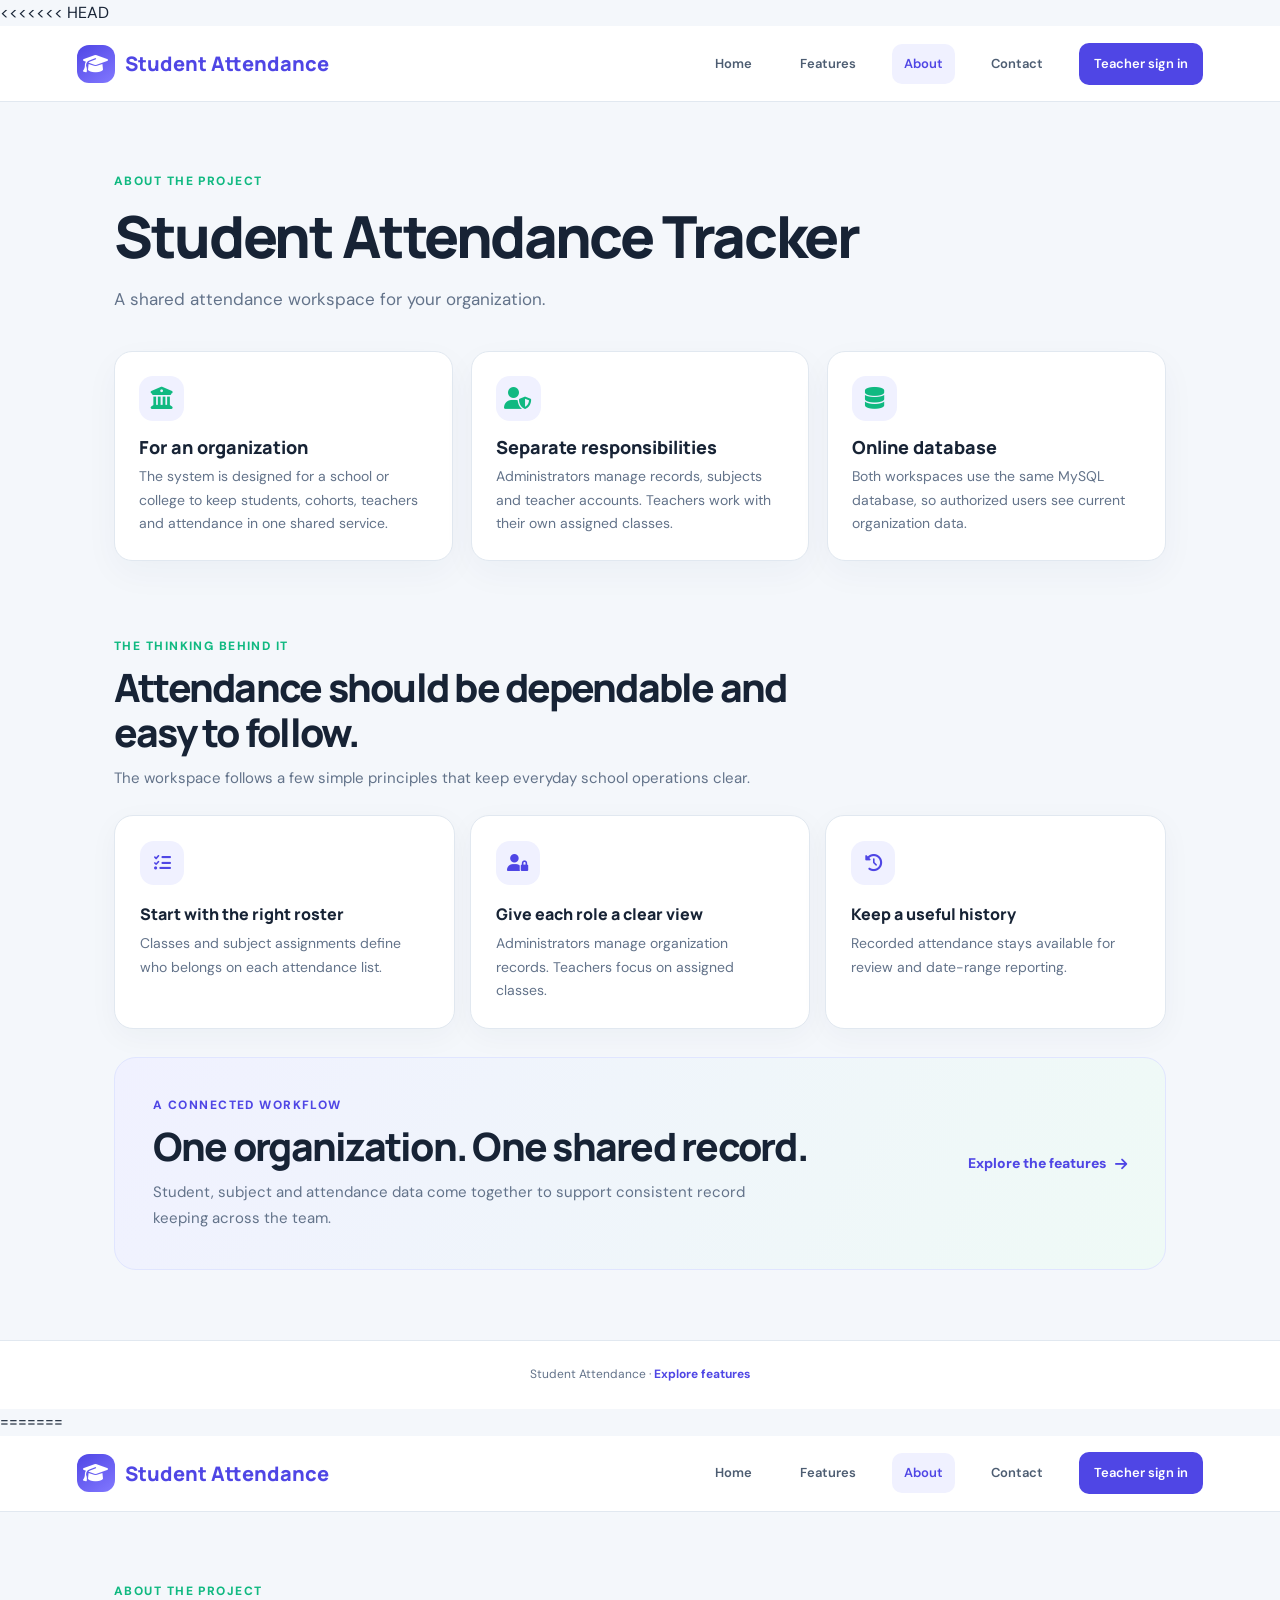
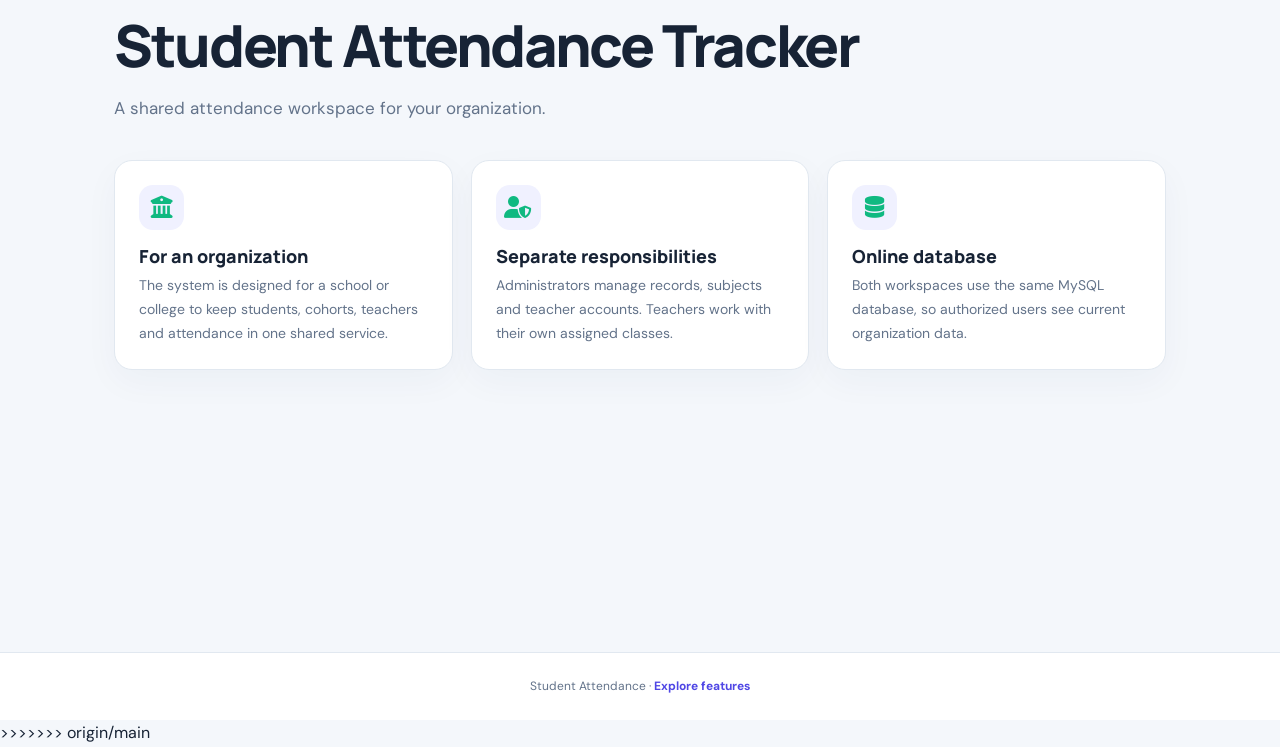
==== commit 8a26f907: "Merge remote main with local attendance system" ====
--- a/frontend/about.html
+++ b/frontend/about.html
@@ -1 +1,5 @@
+<<<<<<< HEAD
 <!doctype html><html lang="en"><head><meta charset="utf-8"><meta name="viewport" content="width=device-width,initial-scale=1"><title>About | Student Attendance</title><link rel="stylesheet" href="site-pages.css"><link rel="stylesheet" href="site-refresh.css"><link rel="stylesheet" href="https://cdnjs.cloudflare.com/ajax/libs/font-awesome/6.5.2/css/all.min.css"><link href="https://fonts.googleapis.com/css2?family=DM+Sans:wght@400;600;700;800&display=swap" rel="stylesheet"></head><body><header class="site-nav"><a class="site-brand" href="index.html"><i class="fa-solid fa-graduation-cap"></i><span data-site-name>Student Attendance</span></a><nav class="site-links"><a href="index.html">Home</a><a href="features.html">Features</a><a href="about.html" aria-current="page">About</a><a href="contact.html">Contact</a><a class="site-login" href="teacher-login.html">Teacher sign in</a></nav></header><main class="site-wrap"><span class="eyebrow">About the project</span><h1 data-home-title>Student Attendance Tracker</h1><p class="lead" data-home-tagline>A shared attendance workspace for your organization.</p><div class="site-grid"><article class="site-card"><i class="fa-solid fa-building-columns"></i><h2>For an organization</h2><p>The system is designed for a school or college to keep students, cohorts, teachers and attendance in one shared service.</p></article><article class="site-card"><i class="fa-solid fa-user-shield"></i><h2>Separate responsibilities</h2><p>Administrators manage records, subjects and teacher accounts. Teachers work with their own assigned classes.</p></article><article class="site-card"><i class="fa-solid fa-database"></i><h2>Online database</h2><p>Both workspaces use the same MySQL database, so authorized users see current organization data.</p></article></div><section class="detail-section"><div class="detail-heading"><span class="eyebrow">The thinking behind it</span><h2>Attendance should be dependable and easy to follow.</h2><p>The workspace follows a few simple principles that keep everyday school operations clear.</p></div><div class="principle-grid"><article class="principle-card"><i class="fa-solid fa-list-check"></i><h3>Start with the right roster</h3><p>Classes and subject assignments define who belongs on each attendance list.</p></article><article class="principle-card"><i class="fa-solid fa-user-lock"></i><h3>Give each role a clear view</h3><p>Administrators manage organization records. Teachers focus on assigned classes.</p></article><article class="principle-card"><i class="fa-solid fa-clock-rotate-left"></i><h3>Keep a useful history</h3><p>Recorded attendance stays available for review and date-range reporting.</p></article></div></section><section class="detail-callout"><div><span class="eyebrow">A connected workflow</span><h2>One organization. One shared record.</h2><p>Student, subject and attendance data come together to support consistent record keeping across the team.</p></div><a class="text-link" href="features.html">Explore the features <i class="fa-solid fa-arrow-right"></i></a></section></main><footer class="site-footer">Student Attendance · <a href="features.html">Explore features</a></footer><script src="api.js"></script><script src="site-theme.js"></script></body></html>
+=======
+<!doctype html><html lang="en"><head><meta charset="utf-8"><meta name="viewport" content="width=device-width,initial-scale=1"><title>About | Student Attendance</title><link rel="stylesheet" href="site-pages.css"><link rel="stylesheet" href="https://cdnjs.cloudflare.com/ajax/libs/font-awesome/6.5.2/css/all.min.css"><link href="https://fonts.googleapis.com/css2?family=DM+Sans:wght@400;600;700;800&display=swap" rel="stylesheet"></head><body><header class="site-nav"><a class="site-brand" href="index.html"><i class="fa-solid fa-graduation-cap"></i><span data-site-name>Student Attendance</span></a><nav class="site-links"><a href="index.html">Home</a><a href="features.html">Features</a><a href="about.html" aria-current="page">About</a><a href="contact.html">Contact</a><a class="site-login" href="teacher-login.html">Teacher sign in</a></nav></header><main class="site-wrap"><span class="eyebrow">About the project</span><h1 data-home-title>Student Attendance Tracker</h1><p class="lead" data-home-tagline>A shared attendance workspace for your organization.</p><div class="site-grid"><article class="site-card"><i class="fa-solid fa-building-columns"></i><h2>For an organization</h2><p>The system is designed for a school or college to keep students, cohorts, teachers and attendance in one shared service.</p></article><article class="site-card"><i class="fa-solid fa-user-shield"></i><h2>Separate responsibilities</h2><p>Administrators manage records, subjects and teacher accounts. Teachers work with their own assigned classes.</p></article><article class="site-card"><i class="fa-solid fa-database"></i><h2>Online database</h2><p>Both workspaces use the same MySQL database, so authorized users see current organization data.</p></article></div></main><footer class="site-footer">Student Attendance · <a href="features.html">Explore features</a></footer><script src="api.js"></script><script src="site-theme.js"></script></body></html>
+>>>>>>> origin/main
--- a/frontend/site-pages.css
+++ b/frontend/site-pages.css
@@ -1,3 +1,6 @@
 :root{--primary:#4f46e5;--accent:#10b981;--ink:#172335;--muted:#63738a;--paper:#fff;--wash:#f4f7fb;--line:#e1e8f0}*{box-sizing:border-box}body{margin:0;background:var(--wash);color:var(--ink);font:16px 'DM Sans',Arial,sans-serif;line-height:1.65}a{color:inherit}.site-nav{height:76px;background:var(--paper);border-bottom:1px solid var(--line);display:flex;align-items:center;justify-content:space-between;padding:0 clamp(18px,6vw,90px);position:sticky;top:0;z-index:3}.site-brand{font-weight:800;font-size:20px;color:var(--primary);text-decoration:none;display:flex;align-items:center;gap:10px}.site-links{display:flex;align-items:center;gap:24px}.site-links a{text-decoration:none;color:#4d5d72;font-weight:600}.site-links a:hover,.site-links a[aria-current=page]{color:var(--primary)}.site-links .site-login{background:var(--primary);color:white;padding:10px 15px;border-radius:10px}.site-wrap{max-width:1100px;margin:0 auto;padding:70px 24px}.eyebrow{color:var(--accent);font-size:12px;font-weight:800;letter-spacing:.12em;text-transform:uppercase}.site-wrap h1{font-size:clamp(36px,6vw,58px);line-height:1.1;letter-spacing:-.04em;margin:12px 0 16px}.lead{color:var(--muted);font-size:18px;max-width:720px}.site-grid{display:grid;grid-template-columns:repeat(3,minmax(0,1fr));gap:18px;margin-top:36px}.site-card{background:white;border:1px solid var(--line);border-radius:18px;padding:24px;box-shadow:0 12px 35px #223b5c0a}.site-card i{font-size:22px;color:var(--accent)}.site-card h2{font-size:18px;margin:14px 0 6px}.site-card p{color:var(--muted);margin:0}.site-footer{padding:24px;text-align:center;color:var(--muted);border-top:1px solid var(--line);background:#fff}.contact-layout{display:grid;grid-template-columns:.8fr 1.2fr;gap:28px;margin-top:34px}.contact-card{background:white;border:1px solid var(--line);border-radius:18px;padding:26px}.contact-form{display:grid;gap:14px}.contact-form label{display:grid;gap:6px;font-size:14px;font-weight:700}.contact-form input,.contact-form textarea{border:1px solid var(--line);border-radius:9px;padding:12px;font:inherit}.contact-form button{border:0;border-radius:9px;background:var(--primary);color:white;font:inherit;font-weight:700;padding:13px;cursor:pointer}.status{min-height:24px;color:var(--accent)}@media(max-width:720px){.site-nav{height:auto;min-height:70px;align-items:flex-start;padding:16px;gap:16px;flex-direction:column}.site-links{gap:14px;flex-wrap:wrap}.site-wrap{padding:48px 18px}.site-grid,.contact-layout{grid-template-columns:1fr}}
+<<<<<<< HEAD
 
 .contact-guidance{display:flex;flex-direction:column;justify-content:space-between;gap:28px;background:linear-gradient(155deg,#fff 0%,#f8faff 100%)}.contact-guidance h2{margin:8px 0}.contact-guidance>div:first-child>p{color:var(--muted);margin:0}.guidance-list{display:grid;gap:18px}.guidance-list>div{display:flex;align-items:flex-start;gap:13px}.guidance-list i{width:40px;height:40px;flex:0 0 40px;display:grid;place-items:center;border-radius:12px;color:var(--primary);background:#f0f1ff}.guidance-list span{display:grid;gap:3px}.guidance-list strong{font-size:14px}.guidance-list small{color:var(--muted);font-size:13px;line-height:1.5}.guidance-note{margin:0;padding-top:18px;border-top:1px solid var(--line);color:var(--muted);font-size:13px}.guidance-note i{margin-right:7px;color:var(--primary)}
+=======
+>>>>>>> origin/main
--- a/frontend/site-pages.css
+++ b/frontend/site-pages.css
@@ -1,3 +1,6 @@
 :root{--primary:#4f46e5;--accent:#10b981;--ink:#172335;--muted:#63738a;--paper:#fff;--wash:#f4f7fb;--line:#e1e8f0}*{box-sizing:border-box}body{margin:0;background:var(--wash);color:var(--ink);font:16px 'DM Sans',Arial,sans-serif;line-height:1.65}a{color:inherit}.site-nav{height:76px;background:var(--paper);border-bottom:1px solid var(--line);display:flex;align-items:center;justify-content:space-between;padding:0 clamp(18px,6vw,90px);position:sticky;top:0;z-index:3}.site-brand{font-weight:800;font-size:20px;color:var(--primary);text-decoration:none;display:flex;align-items:center;gap:10px}.site-links{display:flex;align-items:center;gap:24px}.site-links a{text-decoration:none;color:#4d5d72;font-weight:600}.site-links a:hover,.site-links a[aria-current=page]{color:var(--primary)}.site-links .site-login{background:var(--primary);color:white;padding:10px 15px;border-radius:10px}.site-wrap{max-width:1100px;margin:0 auto;padding:70px 24px}.eyebrow{color:var(--accent);font-size:12px;font-weight:800;letter-spacing:.12em;text-transform:uppercase}.site-wrap h1{font-size:clamp(36px,6vw,58px);line-height:1.1;letter-spacing:-.04em;margin:12px 0 16px}.lead{color:var(--muted);font-size:18px;max-width:720px}.site-grid{display:grid;grid-template-columns:repeat(3,minmax(0,1fr));gap:18px;margin-top:36px}.site-card{background:white;border:1px solid var(--line);border-radius:18px;padding:24px;box-shadow:0 12px 35px #223b5c0a}.site-card i{font-size:22px;color:var(--accent)}.site-card h2{font-size:18px;margin:14px 0 6px}.site-card p{color:var(--muted);margin:0}.site-footer{padding:24px;text-align:center;color:var(--muted);border-top:1px solid var(--line);background:#fff}.contact-layout{display:grid;grid-template-columns:.8fr 1.2fr;gap:28px;margin-top:34px}.contact-card{background:white;border:1px solid var(--line);border-radius:18px;padding:26px}.contact-form{display:grid;gap:14px}.contact-form label{display:grid;gap:6px;font-size:14px;font-weight:700}.contact-form input,.contact-form textarea{border:1px solid var(--line);border-radius:9px;padding:12px;font:inherit}.contact-form button{border:0;border-radius:9px;background:var(--primary);color:white;font:inherit;font-weight:700;padding:13px;cursor:pointer}.status{min-height:24px;color:var(--accent)}@media(max-width:720px){.site-nav{height:auto;min-height:70px;align-items:flex-start;padding:16px;gap:16px;flex-direction:column}.site-links{gap:14px;flex-wrap:wrap}.site-wrap{padding:48px 18px}.site-grid,.contact-layout{grid-template-columns:1fr}}
+<<<<<<< HEAD
 
 .contact-guidance{display:flex;flex-direction:column;justify-content:space-between;gap:28px;background:linear-gradient(155deg,#fff 0%,#f8faff 100%)}.contact-guidance h2{margin:8px 0}.contact-guidance>div:first-child>p{color:var(--muted);margin:0}.guidance-list{display:grid;gap:18px}.guidance-list>div{display:flex;align-items:flex-start;gap:13px}.guidance-list i{width:40px;height:40px;flex:0 0 40px;display:grid;place-items:center;border-radius:12px;color:var(--primary);background:#f0f1ff}.guidance-list span{display:grid;gap:3px}.guidance-list strong{font-size:14px}.guidance-list small{color:var(--muted);font-size:13px;line-height:1.5}.guidance-note{margin:0;padding-top:18px;border-top:1px solid var(--line);color:var(--muted);font-size:13px}.guidance-note i{margin-right:7px;color:var(--primary)}
+=======
+>>>>>>> origin/main
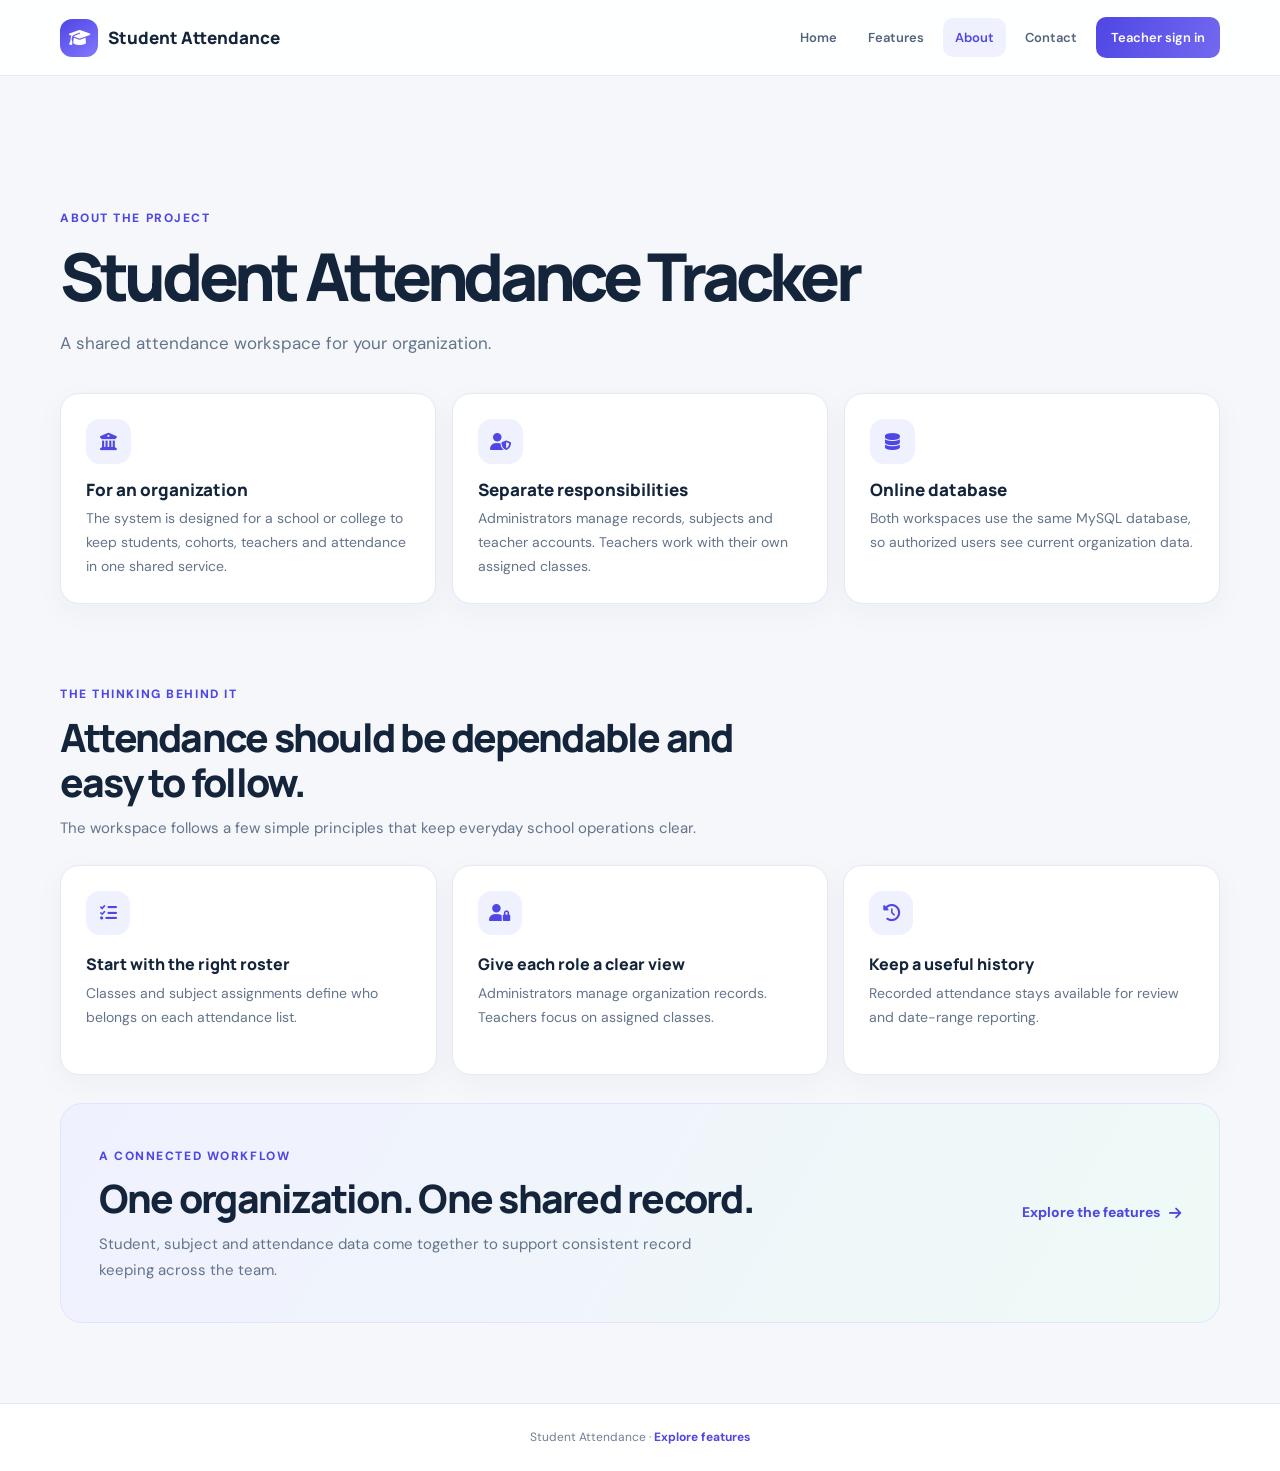
==== commit b4a3e511: "Fix merge conflict markers in frontend" ====
--- a/frontend/about.html
+++ b/frontend/about.html
@@ -1,5 +1 @@
-<<<<<<< HEAD
 <!doctype html><html lang="en"><head><meta charset="utf-8"><meta name="viewport" content="width=device-width,initial-scale=1"><title>About | Student Attendance</title><link rel="stylesheet" href="site-pages.css"><link rel="stylesheet" href="site-refresh.css"><link rel="stylesheet" href="https://cdnjs.cloudflare.com/ajax/libs/font-awesome/6.5.2/css/all.min.css"><link href="https://fonts.googleapis.com/css2?family=DM+Sans:wght@400;600;700;800&display=swap" rel="stylesheet"></head><body><header class="site-nav"><a class="site-brand" href="index.html"><i class="fa-solid fa-graduation-cap"></i><span data-site-name>Student Attendance</span></a><nav class="site-links"><a href="index.html">Home</a><a href="features.html">Features</a><a href="about.html" aria-current="page">About</a><a href="contact.html">Contact</a><a class="site-login" href="teacher-login.html">Teacher sign in</a></nav></header><main class="site-wrap"><span class="eyebrow">About the project</span><h1 data-home-title>Student Attendance Tracker</h1><p class="lead" data-home-tagline>A shared attendance workspace for your organization.</p><div class="site-grid"><article class="site-card"><i class="fa-solid fa-building-columns"></i><h2>For an organization</h2><p>The system is designed for a school or college to keep students, cohorts, teachers and attendance in one shared service.</p></article><article class="site-card"><i class="fa-solid fa-user-shield"></i><h2>Separate responsibilities</h2><p>Administrators manage records, subjects and teacher accounts. Teachers work with their own assigned classes.</p></article><article class="site-card"><i class="fa-solid fa-database"></i><h2>Online database</h2><p>Both workspaces use the same MySQL database, so authorized users see current organization data.</p></article></div><section class="detail-section"><div class="detail-heading"><span class="eyebrow">The thinking behind it</span><h2>Attendance should be dependable and easy to follow.</h2><p>The workspace follows a few simple principles that keep everyday school operations clear.</p></div><div class="principle-grid"><article class="principle-card"><i class="fa-solid fa-list-check"></i><h3>Start with the right roster</h3><p>Classes and subject assignments define who belongs on each attendance list.</p></article><article class="principle-card"><i class="fa-solid fa-user-lock"></i><h3>Give each role a clear view</h3><p>Administrators manage organization records. Teachers focus on assigned classes.</p></article><article class="principle-card"><i class="fa-solid fa-clock-rotate-left"></i><h3>Keep a useful history</h3><p>Recorded attendance stays available for review and date-range reporting.</p></article></div></section><section class="detail-callout"><div><span class="eyebrow">A connected workflow</span><h2>One organization. One shared record.</h2><p>Student, subject and attendance data come together to support consistent record keeping across the team.</p></div><a class="text-link" href="features.html">Explore the features <i class="fa-solid fa-arrow-right"></i></a></section></main><footer class="site-footer">Student Attendance · <a href="features.html">Explore features</a></footer><script src="api.js"></script><script src="site-theme.js"></script></body></html>
-=======
-<!doctype html><html lang="en"><head><meta charset="utf-8"><meta name="viewport" content="width=device-width,initial-scale=1"><title>About | Student Attendance</title><link rel="stylesheet" href="site-pages.css"><link rel="stylesheet" href="https://cdnjs.cloudflare.com/ajax/libs/font-awesome/6.5.2/css/all.min.css"><link href="https://fonts.googleapis.com/css2?family=DM+Sans:wght@400;600;700;800&display=swap" rel="stylesheet"></head><body><header class="site-nav"><a class="site-brand" href="index.html"><i class="fa-solid fa-graduation-cap"></i><span data-site-name>Student Attendance</span></a><nav class="site-links"><a href="index.html">Home</a><a href="features.html">Features</a><a href="about.html" aria-current="page">About</a><a href="contact.html">Contact</a><a class="site-login" href="teacher-login.html">Teacher sign in</a></nav></header><main class="site-wrap"><span class="eyebrow">About the project</span><h1 data-home-title>Student Attendance Tracker</h1><p class="lead" data-home-tagline>A shared attendance workspace for your organization.</p><div class="site-grid"><article class="site-card"><i class="fa-solid fa-building-columns"></i><h2>For an organization</h2><p>The system is designed for a school or college to keep students, cohorts, teachers and attendance in one shared service.</p></article><article class="site-card"><i class="fa-solid fa-user-shield"></i><h2>Separate responsibilities</h2><p>Administrators manage records, subjects and teacher accounts. Teachers work with their own assigned classes.</p></article><article class="site-card"><i class="fa-solid fa-database"></i><h2>Online database</h2><p>Both workspaces use the same MySQL database, so authorized users see current organization data.</p></article></div></main><footer class="site-footer">Student Attendance · <a href="features.html">Explore features</a></footer><script src="api.js"></script><script src="site-theme.js"></script></body></html>
->>>>>>> origin/main
--- a/frontend/site-pages.css
+++ b/frontend/site-pages.css
@@ -1,6 +1,3 @@
 :root{--primary:#4f46e5;--accent:#10b981;--ink:#172335;--muted:#63738a;--paper:#fff;--wash:#f4f7fb;--line:#e1e8f0}*{box-sizing:border-box}body{margin:0;background:var(--wash);color:var(--ink);font:16px 'DM Sans',Arial,sans-serif;line-height:1.65}a{color:inherit}.site-nav{height:76px;background:var(--paper);border-bottom:1px solid var(--line);display:flex;align-items:center;justify-content:space-between;padding:0 clamp(18px,6vw,90px);position:sticky;top:0;z-index:3}.site-brand{font-weight:800;font-size:20px;color:var(--primary);text-decoration:none;display:flex;align-items:center;gap:10px}.site-links{display:flex;align-items:center;gap:24px}.site-links a{text-decoration:none;color:#4d5d72;font-weight:600}.site-links a:hover,.site-links a[aria-current=page]{color:var(--primary)}.site-links .site-login{background:var(--primary);color:white;padding:10px 15px;border-radius:10px}.site-wrap{max-width:1100px;margin:0 auto;padding:70px 24px}.eyebrow{color:var(--accent);font-size:12px;font-weight:800;letter-spacing:.12em;text-transform:uppercase}.site-wrap h1{font-size:clamp(36px,6vw,58px);line-height:1.1;letter-spacing:-.04em;margin:12px 0 16px}.lead{color:var(--muted);font-size:18px;max-width:720px}.site-grid{display:grid;grid-template-columns:repeat(3,minmax(0,1fr));gap:18px;margin-top:36px}.site-card{background:white;border:1px solid var(--line);border-radius:18px;padding:24px;box-shadow:0 12px 35px #223b5c0a}.site-card i{font-size:22px;color:var(--accent)}.site-card h2{font-size:18px;margin:14px 0 6px}.site-card p{color:var(--muted);margin:0}.site-footer{padding:24px;text-align:center;color:var(--muted);border-top:1px solid var(--line);background:#fff}.contact-layout{display:grid;grid-template-columns:.8fr 1.2fr;gap:28px;margin-top:34px}.contact-card{background:white;border:1px solid var(--line);border-radius:18px;padding:26px}.contact-form{display:grid;gap:14px}.contact-form label{display:grid;gap:6px;font-size:14px;font-weight:700}.contact-form input,.contact-form textarea{border:1px solid var(--line);border-radius:9px;padding:12px;font:inherit}.contact-form button{border:0;border-radius:9px;background:var(--primary);color:white;font:inherit;font-weight:700;padding:13px;cursor:pointer}.status{min-height:24px;color:var(--accent)}@media(max-width:720px){.site-nav{height:auto;min-height:70px;align-items:flex-start;padding:16px;gap:16px;flex-direction:column}.site-links{gap:14px;flex-wrap:wrap}.site-wrap{padding:48px 18px}.site-grid,.contact-layout{grid-template-columns:1fr}}
-<<<<<<< HEAD
 
 .contact-guidance{display:flex;flex-direction:column;justify-content:space-between;gap:28px;background:linear-gradient(155deg,#fff 0%,#f8faff 100%)}.contact-guidance h2{margin:8px 0}.contact-guidance>div:first-child>p{color:var(--muted);margin:0}.guidance-list{display:grid;gap:18px}.guidance-list>div{display:flex;align-items:flex-start;gap:13px}.guidance-list i{width:40px;height:40px;flex:0 0 40px;display:grid;place-items:center;border-radius:12px;color:var(--primary);background:#f0f1ff}.guidance-list span{display:grid;gap:3px}.guidance-list strong{font-size:14px}.guidance-list small{color:var(--muted);font-size:13px;line-height:1.5}.guidance-note{margin:0;padding-top:18px;border-top:1px solid var(--line);color:var(--muted);font-size:13px}.guidance-note i{margin-right:7px;color:var(--primary)}
-=======
->>>>>>> origin/main
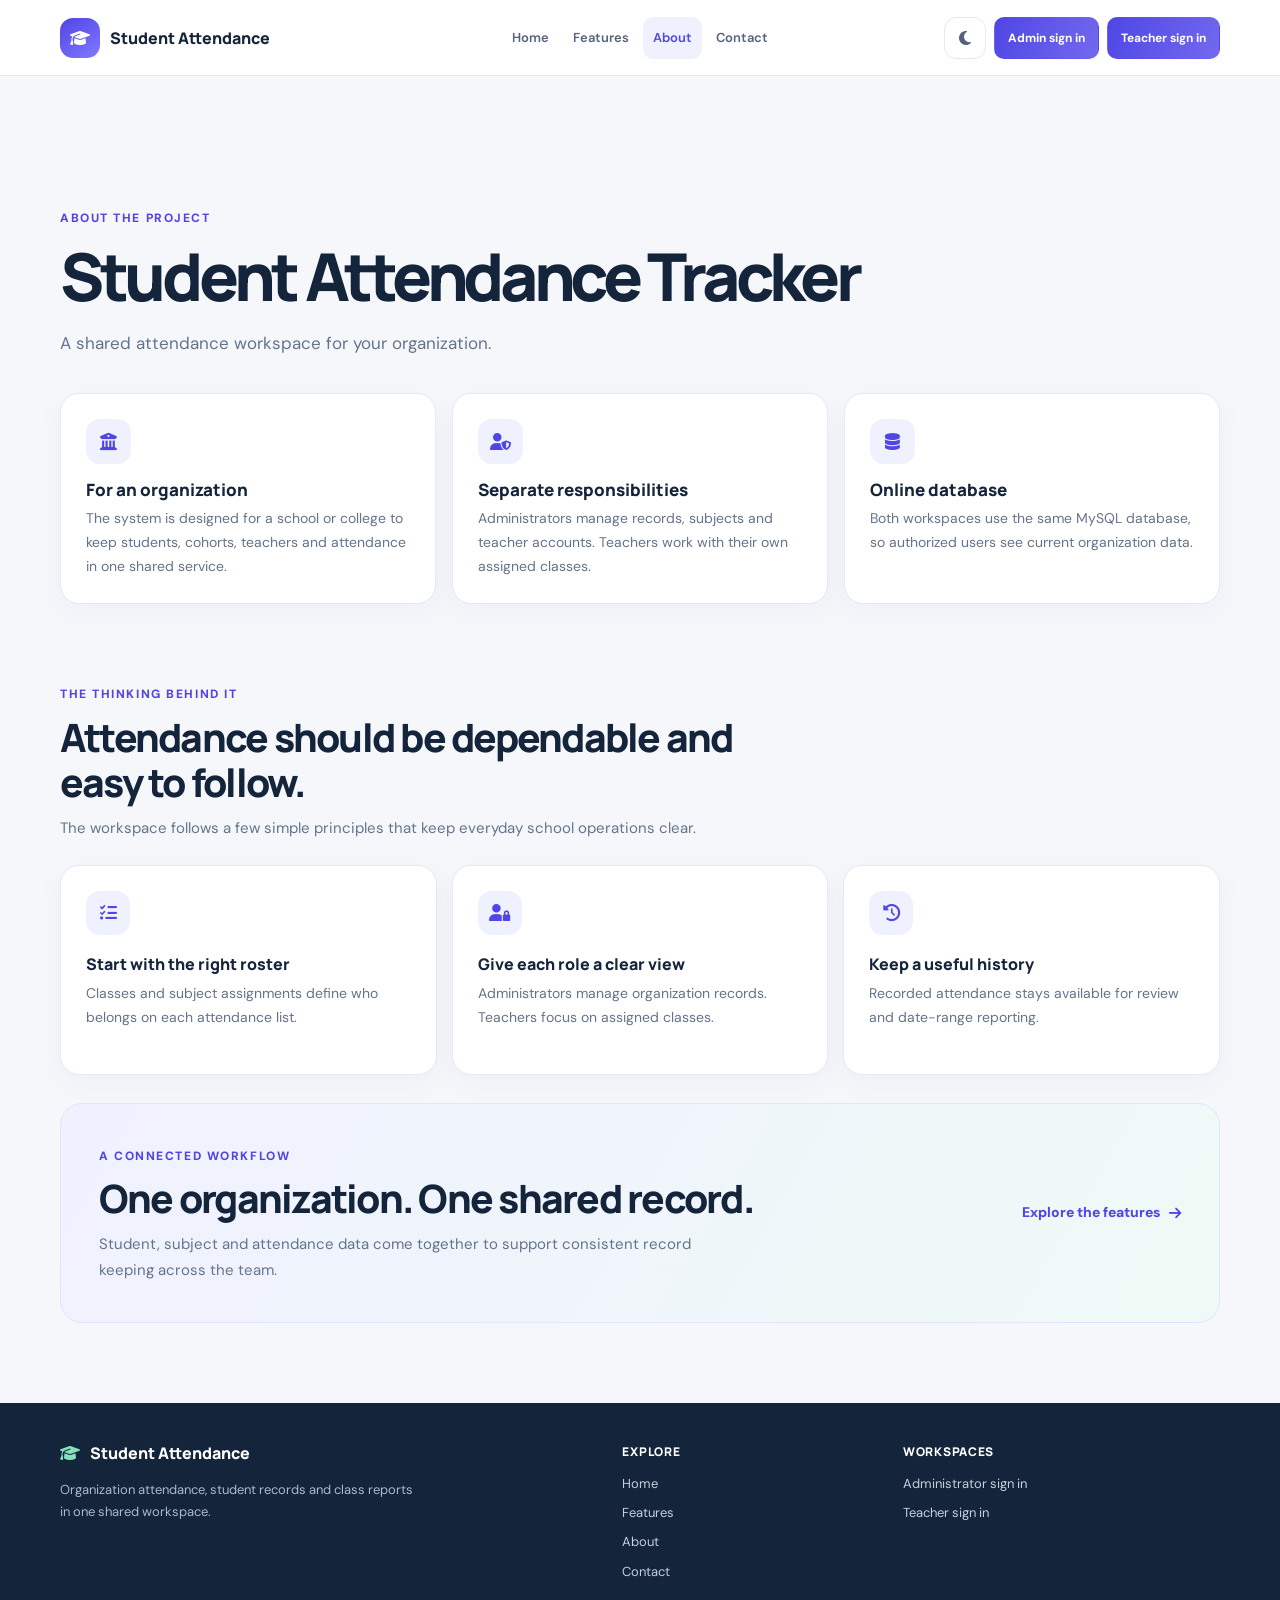
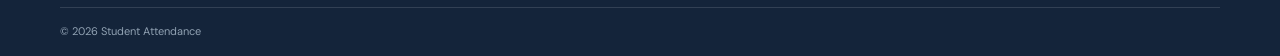
==== commit 263a0cbd: "updated ui" ====
--- a/frontend/about.html
+++ b/frontend/about.html
@@ -1 +1,3 @@
-<!doctype html><html lang="en"><head><meta charset="utf-8"><meta name="viewport" content="width=device-width,initial-scale=1"><title>About | Student Attendance</title><link rel="stylesheet" href="site-pages.css"><link rel="stylesheet" href="site-refresh.css"><link rel="stylesheet" href="https://cdnjs.cloudflare.com/ajax/libs/font-awesome/6.5.2/css/all.min.css"><link href="https://fonts.googleapis.com/css2?family=DM+Sans:wght@400;600;700;800&display=swap" rel="stylesheet"></head><body><header class="site-nav"><a class="site-brand" href="index.html"><i class="fa-solid fa-graduation-cap"></i><span data-site-name>Student Attendance</span></a><nav class="site-links"><a href="index.html">Home</a><a href="features.html">Features</a><a href="about.html" aria-current="page">About</a><a href="contact.html">Contact</a><a class="site-login" href="teacher-login.html">Teacher sign in</a></nav></header><main class="site-wrap"><span class="eyebrow">About the project</span><h1 data-home-title>Student Attendance Tracker</h1><p class="lead" data-home-tagline>A shared attendance workspace for your organization.</p><div class="site-grid"><article class="site-card"><i class="fa-solid fa-building-columns"></i><h2>For an organization</h2><p>The system is designed for a school or college to keep students, cohorts, teachers and attendance in one shared service.</p></article><article class="site-card"><i class="fa-solid fa-user-shield"></i><h2>Separate responsibilities</h2><p>Administrators manage records, subjects and teacher accounts. Teachers work with their own assigned classes.</p></article><article class="site-card"><i class="fa-solid fa-database"></i><h2>Online database</h2><p>Both workspaces use the same MySQL database, so authorized users see current organization data.</p></article></div><section class="detail-section"><div class="detail-heading"><span class="eyebrow">The thinking behind it</span><h2>Attendance should be dependable and easy to follow.</h2><p>The workspace follows a few simple principles that keep everyday school operations clear.</p></div><div class="principle-grid"><article class="principle-card"><i class="fa-solid fa-list-check"></i><h3>Start with the right roster</h3><p>Classes and subject assignments define who belongs on each attendance list.</p></article><article class="principle-card"><i class="fa-solid fa-user-lock"></i><h3>Give each role a clear view</h3><p>Administrators manage organization records. Teachers focus on assigned classes.</p></article><article class="principle-card"><i class="fa-solid fa-clock-rotate-left"></i><h3>Keep a useful history</h3><p>Recorded attendance stays available for review and date-range reporting.</p></article></div></section><section class="detail-callout"><div><span class="eyebrow">A connected workflow</span><h2>One organization. One shared record.</h2><p>Student, subject and attendance data come together to support consistent record keeping across the team.</p></div><a class="text-link" href="features.html">Explore the features <i class="fa-solid fa-arrow-right"></i></a></section></main><footer class="site-footer">Student Attendance · <a href="features.html">Explore features</a></footer><script src="api.js"></script><script src="site-theme.js"></script></body></html>
+<!doctype html><html lang="en"><head><meta charset="utf-8"><meta name="viewport" content="width=device-width,initial-scale=1"><title>About | Student Attendance</title><link rel="stylesheet" href="site-pages.css"><link rel="stylesheet" href="site-refresh.css"><link rel="stylesheet" href="https://cdnjs.cloudflare.com/ajax/libs/font-awesome/6.5.2/css/all.min.css"><link href="https://fonts.googleapis.com/css2?family=DM+Sans:wght@400;600;700;800&display=swap" rel="stylesheet"><link rel="stylesheet" href="site-shell.css">
+</head><body><header class="site-nav"><a class="site-brand" href="index.html"><i class="fa-solid fa-graduation-cap"></i><span data-site-name>Student Attendance</span></a><nav class="site-links"><a href="index.html">Home</a><a href="features.html">Features</a><a href="about.html" aria-current="page">About</a><a href="contact.html">Contact</a><a class="site-login" href="teacher-login.html">Teacher sign in</a></nav></header><main class="site-wrap"><span class="eyebrow">About the project</span><h1 data-home-title>Student Attendance Tracker</h1><p class="lead" data-home-tagline>A shared attendance workspace for your organization.</p><div class="site-grid"><article class="site-card"><i class="fa-solid fa-building-columns"></i><h2>For an organization</h2><p>The system is designed for a school or college to keep students, cohorts, teachers and attendance in one shared service.</p></article><article class="site-card"><i class="fa-solid fa-user-shield"></i><h2>Separate responsibilities</h2><p>Administrators manage records, subjects and teacher accounts. Teachers work with their own assigned classes.</p></article><article class="site-card"><i class="fa-solid fa-database"></i><h2>Online database</h2><p>Both workspaces use the same MySQL database, so authorized users see current organization data.</p></article></div><section class="detail-section"><div class="detail-heading"><span class="eyebrow">The thinking behind it</span><h2>Attendance should be dependable and easy to follow.</h2><p>The workspace follows a few simple principles that keep everyday school operations clear.</p></div><div class="principle-grid"><article class="principle-card"><i class="fa-solid fa-list-check"></i><h3>Start with the right roster</h3><p>Classes and subject assignments define who belongs on each attendance list.</p></article><article class="principle-card"><i class="fa-solid fa-user-lock"></i><h3>Give each role a clear view</h3><p>Administrators manage organization records. Teachers focus on assigned classes.</p></article><article class="principle-card"><i class="fa-solid fa-clock-rotate-left"></i><h3>Keep a useful history</h3><p>Recorded attendance stays available for review and date-range reporting.</p></article></div></section><section class="detail-callout"><div><span class="eyebrow">A connected workflow</span><h2>One organization. One shared record.</h2><p>Student, subject and attendance data come together to support consistent record keeping across the team.</p></div><a class="text-link" href="features.html">Explore the features <i class="fa-solid fa-arrow-right"></i></a></section></main><footer class="site-footer">Student Attendance · <a href="features.html">Explore features</a></footer><script src="api.js"></script><script src="site-theme.js"></script><script src="site-shell.js"></script>
+</body></html>
--- a/frontend/site-shell.css
+++ b/frontend/site-shell.css
@@ -0,0 +1,127 @@
+:root { --shell-ink:#17253b; --shell-muted:#718096; --shell-line:#e5eaf2; --shell-paper:#fff; --shell-primary:#5148e5; }
+.site-nav { position:sticky; top:0; z-index:1001; width:100%; min-height:76px; height:auto; margin:0; padding:10px max(20px,calc((100% - 1160px)/2)); display:grid; grid-template-columns:minmax(190px,1fr) auto minmax(250px,1fr); align-items:center; column-gap:18px; border:0; border-bottom:1px solid var(--line,var(--shell-line)); background:rgba(255,255,255,.94); backdrop-filter:blur(16px); pointer-events:auto; }
+.site-brand { grid-column:1; justify-self:start; min-width:0; display:flex; align-items:center; gap:10px; color:var(--ink,var(--shell-ink)); font:800 16px 'Manrope',sans-serif; text-decoration:none; white-space:nowrap; }
+.site-brand i { width:40px; height:40px; display:grid; place-items:center; border-radius:13px; color:#fff; background:linear-gradient(145deg,var(--primary,var(--shell-primary)),#8278ff); }
+.site-menu-toggle { display:none; align-items:center; justify-content:center; gap:8px; min-width:82px; min-height:42px; padding:0 12px; border:1px solid var(--line,var(--shell-line)); border-radius:11px; color:var(--ink,var(--shell-ink)); background:var(--paper,var(--shell-paper)); font:700 13px 'DM Sans',sans-serif; }
+.site-menu-panel { display:contents; }
+.site-links { grid-column:2; justify-self:center; display:flex; align-items:center; justify-content:center; flex-wrap:nowrap; gap:4px; }
+.site-links > a { display:inline-flex; align-items:center; justify-content:center; min-height:42px; padding:0 10px; border-radius:10px; color:#53647c; font:600 13px 'DM Sans',sans-serif; text-decoration:none; white-space:nowrap; }
+.site-links > a:hover,.site-links > a[aria-current="page"] { color:var(--primary,var(--shell-primary)); background:#f0f1ff; }
+.site-nav-actions { grid-column:3; justify-self:end; min-width:0; display:flex; align-items:center; gap:8px; }
+.site-nav .site-nav-actions > .site-login,.site-nav .site-nav-actions > .site-login:visited { display:inline-flex; align-items:center; justify-content:center; min-height:42px; padding:0 13px; border:1px solid transparent; border-radius:10px; color:#fff; background:linear-gradient(115deg,var(--primary,var(--shell-primary)),#7369ef); font:700 12px 'DM Sans',sans-serif; text-decoration:none; white-space:nowrap; }
+.site-nav .site-nav-actions > .site-login:hover,.site-nav .site-nav-actions > .site-login:focus-visible,.site-nav .site-nav-actions > .site-login:active,.site-nav .site-nav-actions > .site-login[aria-current="page"] { color:#fff; background:linear-gradient(115deg,#4038ca,#6255df); border-color:rgba(255,255,255,.18); filter:none; box-shadow:0 8px 18px rgba(70,63,200,.24); }
+.site-theme-toggle { width:40px; height:40px; display:grid; place-items:center; border:1px solid var(--line,var(--shell-line)); border-radius:11px; color:var(--ink,var(--shell-ink)); background:var(--paper,var(--shell-paper)); cursor:pointer; }
+.shared-footer { width:100%; margin-top:auto; padding:38px max(20px,calc((100% - 1160px)/2)) 16px; color:#c4d0dc; background:#14243a; font-family:'DM Sans',sans-serif; }
+.shared-footer-inner { width:100%; display:grid; grid-template-columns:minmax(0,1.5fr) minmax(130px,.7fr) minmax(170px,.9fr); gap:34px; }
+.shared-brand { display:inline-flex; align-items:center; gap:10px; color:#fff; font:800 16px 'Manrope',sans-serif; text-decoration:none; }
+.shared-brand i { color:#86e1bd; }
+.shared-footer-brand p { max-width:360px; margin:12px 0 0; color:#aab9c9; font-size:13px; line-height:1.7; }
+.shared-footer-group { display:grid; align-content:start; gap:8px; }
+.shared-footer-group h2 { margin:2px 0 5px; color:#fff; font:800 12px 'Manrope',sans-serif; letter-spacing:.06em; text-transform:uppercase; }
+.shared-footer-group a { width:fit-content; color:#c4d0dc; font-size:13px; text-decoration:none; }
+.shared-footer-group a:hover { color:#fff; text-decoration:underline; }
+.shared-footer-bottom { margin-top:25px; padding-top:14px; border-top:1px solid rgba(255,255,255,.13); color:#91a2b3; font-size:11px; }
+html { min-width:320px; }
+body { min-width:320px; }
+img,svg,video,canvas { max-width:100%; }
+.portal-shell,.portal-layout,.portal-main,.view,.card,.schedule-card,.login-page { min-width:0; }
+.shared-footer { box-sizing:border-box; }
+body:has(> .shared-footer) { min-height:100vh; display:flex; flex-direction:column; }
+body:has(> .shared-footer) > .portal-shell,
+body:has(> .shared-footer) > .dashboard { flex:1 0 auto; min-height:0; }
+.login-page { flex:1 0 auto; min-height:calc(100vh - 190px); }
+.shared-footer { margin-top:auto; }
+.site-nav a:focus-visible,.site-menu-toggle:focus-visible,.site-theme-toggle:focus-visible,
+.shared-footer a:focus-visible { outline:3px solid #9b96ff; outline-offset:3px; }
+.site-links a,.site-menu-toggle,.site-theme-toggle,.shared-footer a { transition:color .18s ease,background-color .18s ease,border-color .18s ease,transform .18s ease,box-shadow .18s ease; }
+.site-nav-actions .site-login:hover { transform:translateY(-1px); }
+.site-menu-toggle:hover,.site-theme-toggle:hover { border-color:var(--primary,#5148e5); transform:translateY(-1px); }
+.site-links a:hover { transform:translateY(-1px); }
+.shared-footer-group a:hover { transform:translateX(3px); }
+.motion-ready .reveal-on-scroll { opacity:0; transform:translateY(18px); transition:opacity .62s ease,transform .62s cubic-bezier(.2,.7,.2,1); transition-delay:var(--reveal-delay,0ms); }
+.motion-ready .reveal-on-scroll.is-visible { opacity:1; transform:translateY(0); }
+@keyframes shell-drop-in { from { opacity:0; transform:translateY(-7px); } to { opacity:1; transform:translateY(0); } }
+body.dark .site-nav { border-color:#26364b; background:rgba(20,34,52,.96); }
+body.dark .site-brand,body.dark .site-menu-toggle,body.dark .site-theme-toggle { color:#e5edf6; }
+body.dark .site-menu-toggle,body.dark .site-theme-toggle { border-color:#35465b; background:#17263a; }
+body.dark .site-menu-panel { border-color:#34465c; background:#17263a; }
+body.dark .site-nav .site-links > a { color:#e5edf6; }
+body.dark .site-nav .site-links > a:hover,
+body.dark .site-nav .site-links > a:focus-visible,
+body.dark .site-nav .site-links > a[aria-current="page"] { color:#fff; background:#343078; border-color:#5b55b7; }
+@media(max-width:980px) {
+    .site-nav { grid-template-columns:minmax(178px,1fr) auto minmax(236px,1fr); column-gap:10px; padding-inline:18px; }
+    .site-brand { gap:8px; font-size:15px; }
+    .site-brand i { width:37px; height:37px; }
+    .site-links { gap:1px; }
+    .site-links > a { padding-inline:8px; font-size:12px; }
+    .site-nav-actions { gap:5px; }
+    .site-nav .site-nav-actions > .site-login { padding-inline:10px; font-size:11px; }
+}
+@media(max-width:760px) {
+    body { overflow-x:hidden; }
+    .site-nav { position:sticky; grid-template-columns:minmax(0,1fr) auto; min-height:68px; padding:9px 16px; column-gap:12px; }
+    .site-brand { grid-column:1; font-size:15px; }
+    .site-brand i { width:37px; height:37px; }
+    .site-menu-toggle { grid-column:2; justify-self:end; display:inline-flex; min-width:86px; min-height:42px; border-radius:12px; }
+    .site-menu-panel { display:none; position:absolute; top:calc(100% + 8px); left:12px; right:12px; z-index:1002; grid-column:1/-1; grid-template-columns:minmax(0,1fr); gap:12px; padding:13px; border:1px solid var(--line,var(--shell-line)); border-radius:18px; background:#fff; box-shadow:0 18px 45px rgba(20,36,58,.2); }
+    .site-nav.menu-open .site-menu-panel { display:grid; animation:shell-drop-in .2s ease both; }
+    .site-links { grid-column:auto; justify-self:stretch; width:100%; display:grid; grid-template-columns:repeat(2,minmax(0,1fr)); gap:6px; padding:0; border:0; }
+    .site-links > a { justify-content:flex-start; min-width:0; min-height:46px; padding:0 12px; border:1px solid var(--line,var(--shell-line)); border-radius:11px; background:#f7f8fc; font-size:13px; }
+    .site-nav .site-links > a:hover,.site-nav .site-links > a:focus-visible,.site-nav .site-links > a[aria-current="page"] { color:var(--primary,#5148e5); background:#eeefff; border-color:#d8d7ff; }
+    body.dark .site-nav .site-links > a { color:#e8eef6; background:#20334a; border-color:#3a4c63; }
+    body.dark .site-nav .site-links > a:hover,
+    body.dark .site-nav .site-links > a:focus-visible,
+    body.dark .site-nav .site-links > a[aria-current="page"] { color:#fff; background:#393583; border-color:#6660ce; }
+    .site-nav-actions { grid-column:auto; justify-self:stretch; width:100%; display:grid; grid-template-columns:minmax(0,1fr) minmax(0,1fr) 42px; gap:7px; }
+    .site-nav .site-nav-actions > .site-login { min-width:0; min-height:42px; padding-inline:7px; font-size:11px; }
+    .site-theme-toggle { grid-column:3; grid-row:1; width:42px; height:42px; }
+    .site-nav .site-nav-actions > .site-theme-toggle:hover,.site-nav .site-nav-actions > .site-theme-toggle:focus-visible { color:var(--primary,#5148e5); background:#f0f1ff; }
+    .shared-footer { padding:30px 18px 14px; }
+    .shared-footer-inner { grid-template-columns:1fr 1fr; gap:24px 16px; }
+    .shared-footer-brand { grid-column:1/-1; }
+    .shared-footer-brand p { max-width:440px; }
+    .login-page { min-height:calc(100vh - 68px); }
+    .site-wrap { width:100%; min-height:0; padding:42px 18px 48px; }
+    .site-wrap h1 { font-size:clamp(32px,9vw,46px); overflow-wrap:anywhere; }
+    .site-wrap .lead { font-size:16px; }
+    .site-grid,.contact-layout,.principle-grid,.step-grid,.help-grid { grid-template-columns:minmax(0,1fr); }
+    .contact-card,.site-card,.principle-card,.step-card,.help-card { min-width:0; }
+    .login-page { grid-template-columns:minmax(0,1fr); }
+    .login-visual { min-height:260px; padding:30px 22px; }
+    .login-visual h1 { font-size:clamp(30px,8vw,40px); }
+    .login-card-side { padding:20px 16px; }
+    .login-card { width:100%; max-width:440px; }
+    .portal-layout { grid-template-columns:minmax(0,1fr); }
+    .portal-main { width:100%; }
+    .table-wrap { max-width:100%; overflow-x:auto; -webkit-overflow-scrolling:touch; }
+    .form-grid { grid-template-columns:minmax(0,1fr); }
+    .field.full { grid-column:auto; }
+    .schedule-wrap { max-width:100%; overflow:auto; -webkit-overflow-scrolling:touch; }
+    .shared-footer { margin-top:32px; }
+    body:has(> .shared-footer) > .dashboard { min-height:0; }
+    .shared-footer { margin-top:auto; }
+    .schedule-wrap,.table-wrap { scrollbar-color:#b6bfd0 transparent; scrollbar-width:thin; }
+}
+@media(max-width:420px) {
+    .site-nav { padding-inline:13px; }
+    .site-menu-panel { left:9px; right:9px; padding:11px; }
+    .site-menu-toggle { min-width:80px; }
+    .shared-footer-inner { gap:20px 10px; }
+    .shared-footer-group a { font-size:12px; }
+    .login-card-side { padding-inline:14px; }
+    .login-card { padding:22px 18px; }
+    .portal-layout { padding-inline:10px; }
+    .portal-nav button { padding:9px 10px; font-size:11px; }
+    .form-actions { flex-wrap:wrap; }
+    .form-actions .btn { max-width:100%; }
+    .shared-footer { padding-inline:14px; }
+    .shared-footer-inner { grid-template-columns:minmax(0,1fr) minmax(0,1fr); }
+    .site-nav .site-nav-actions > .site-login { font-size:10px; }
+    .portal-main .page-heading h1 { overflow-wrap:anywhere; }
+}
+@media(prefers-reduced-motion:reduce) { .site-menu-toggle,.site-links,.shared-footer a { transition:none!important; } }
+@media(prefers-reduced-motion:reduce) {
+    *,*::before,*::after { scroll-behavior:auto!important; animation:none!important; transition:none!important; }
+    .motion-ready .reveal-on-scroll { opacity:1!important; transform:none!important; }
+}
